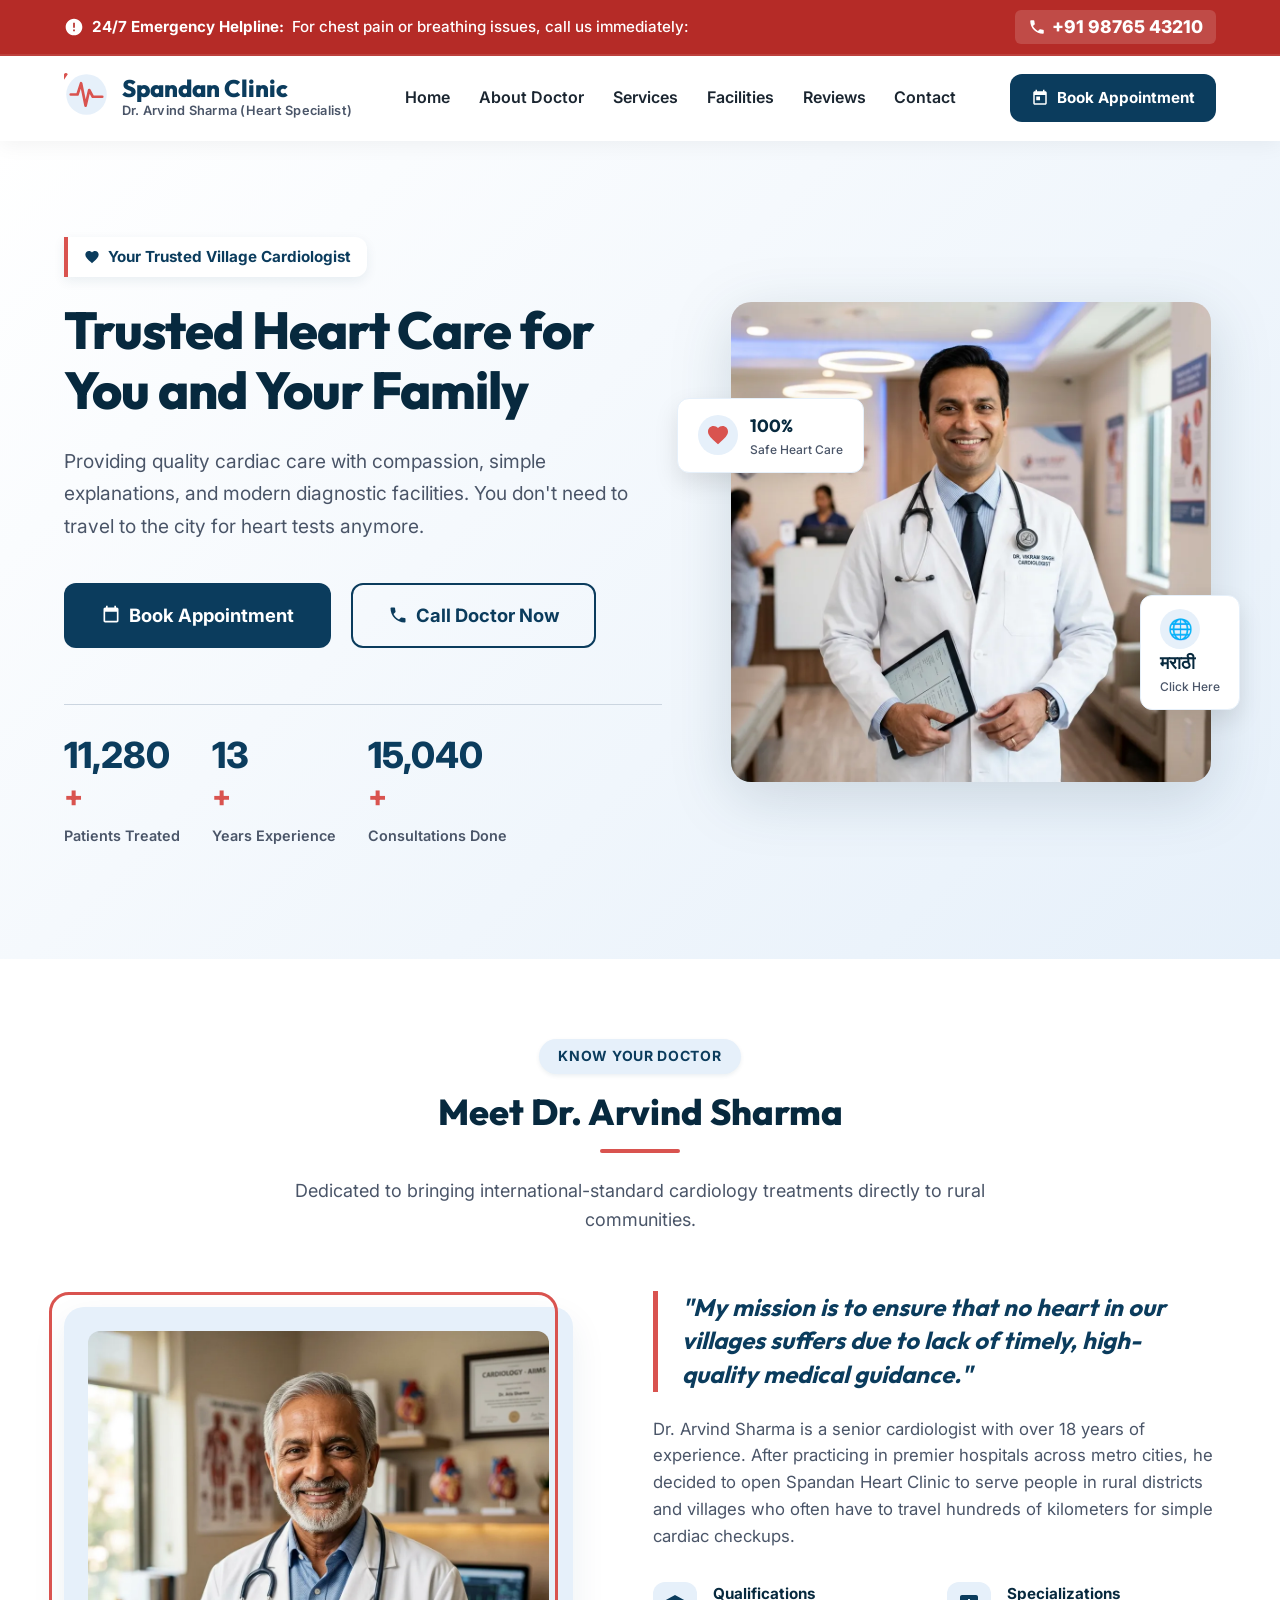
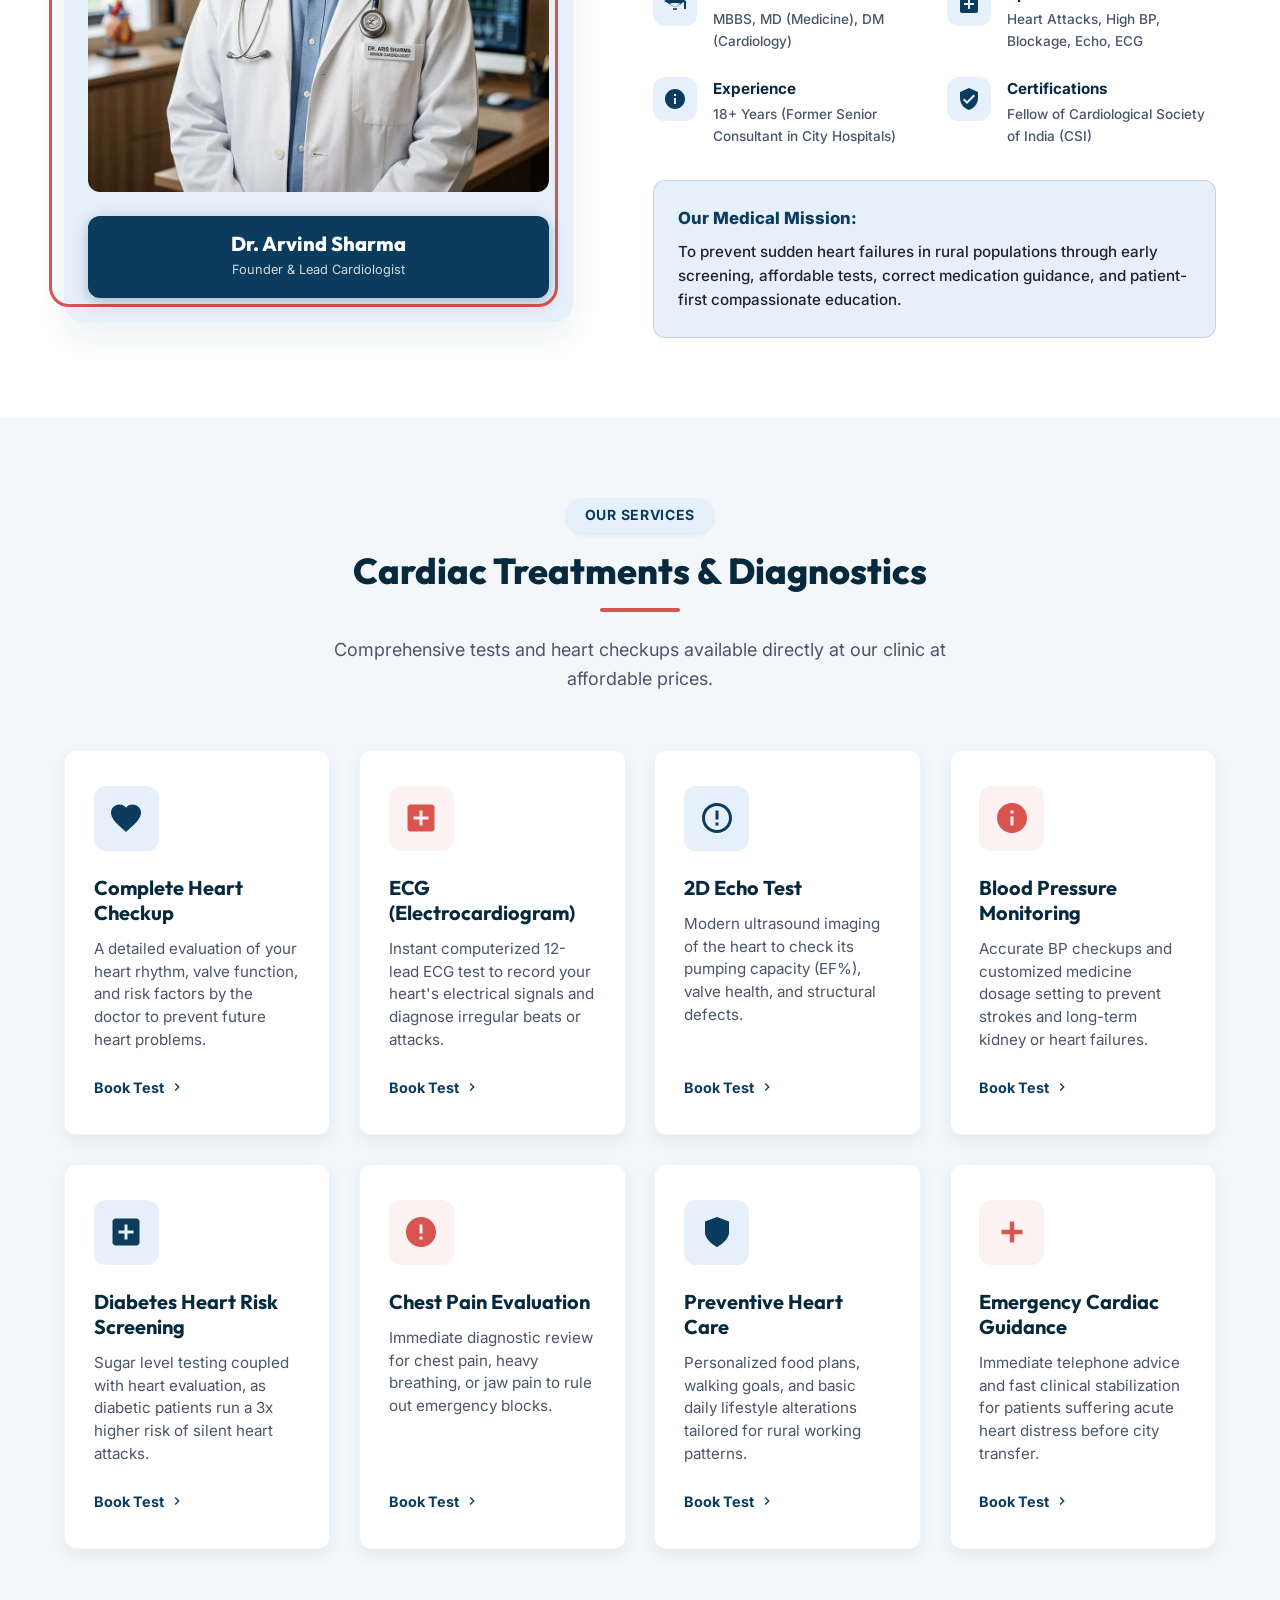
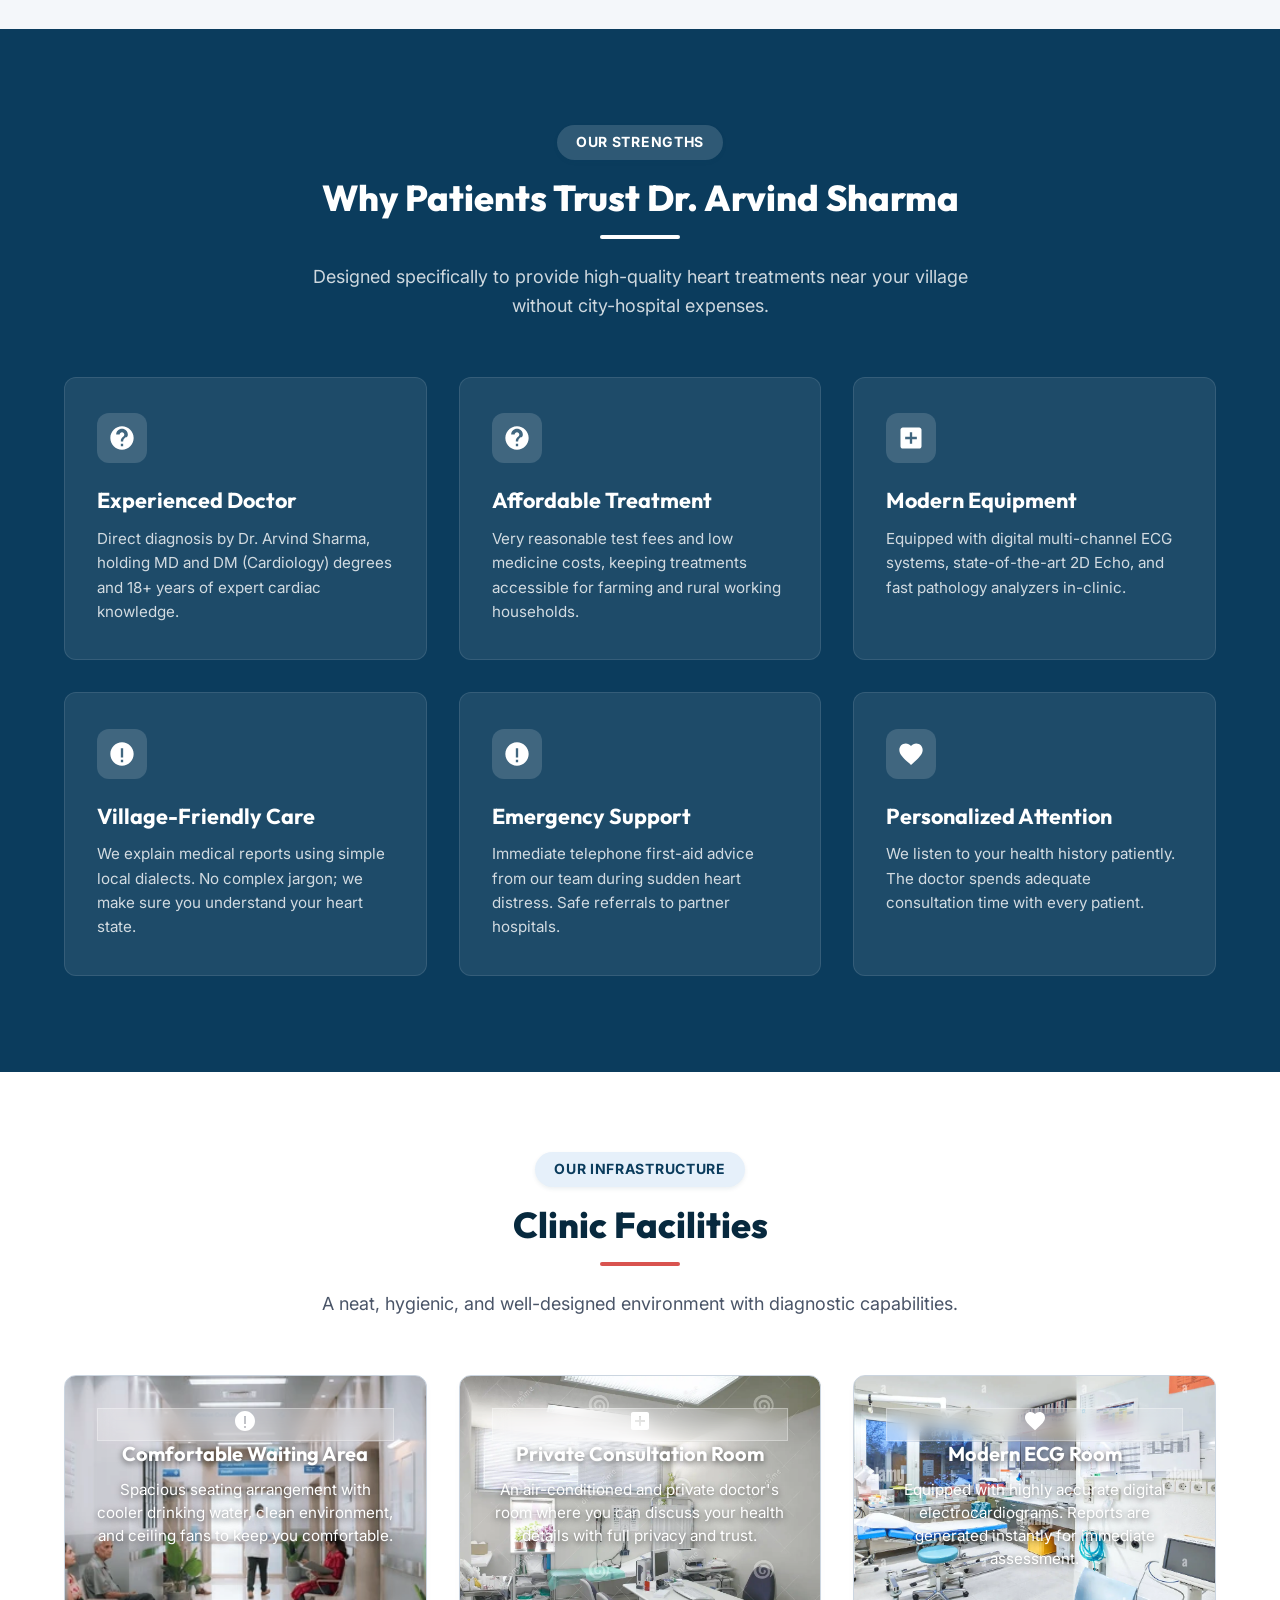
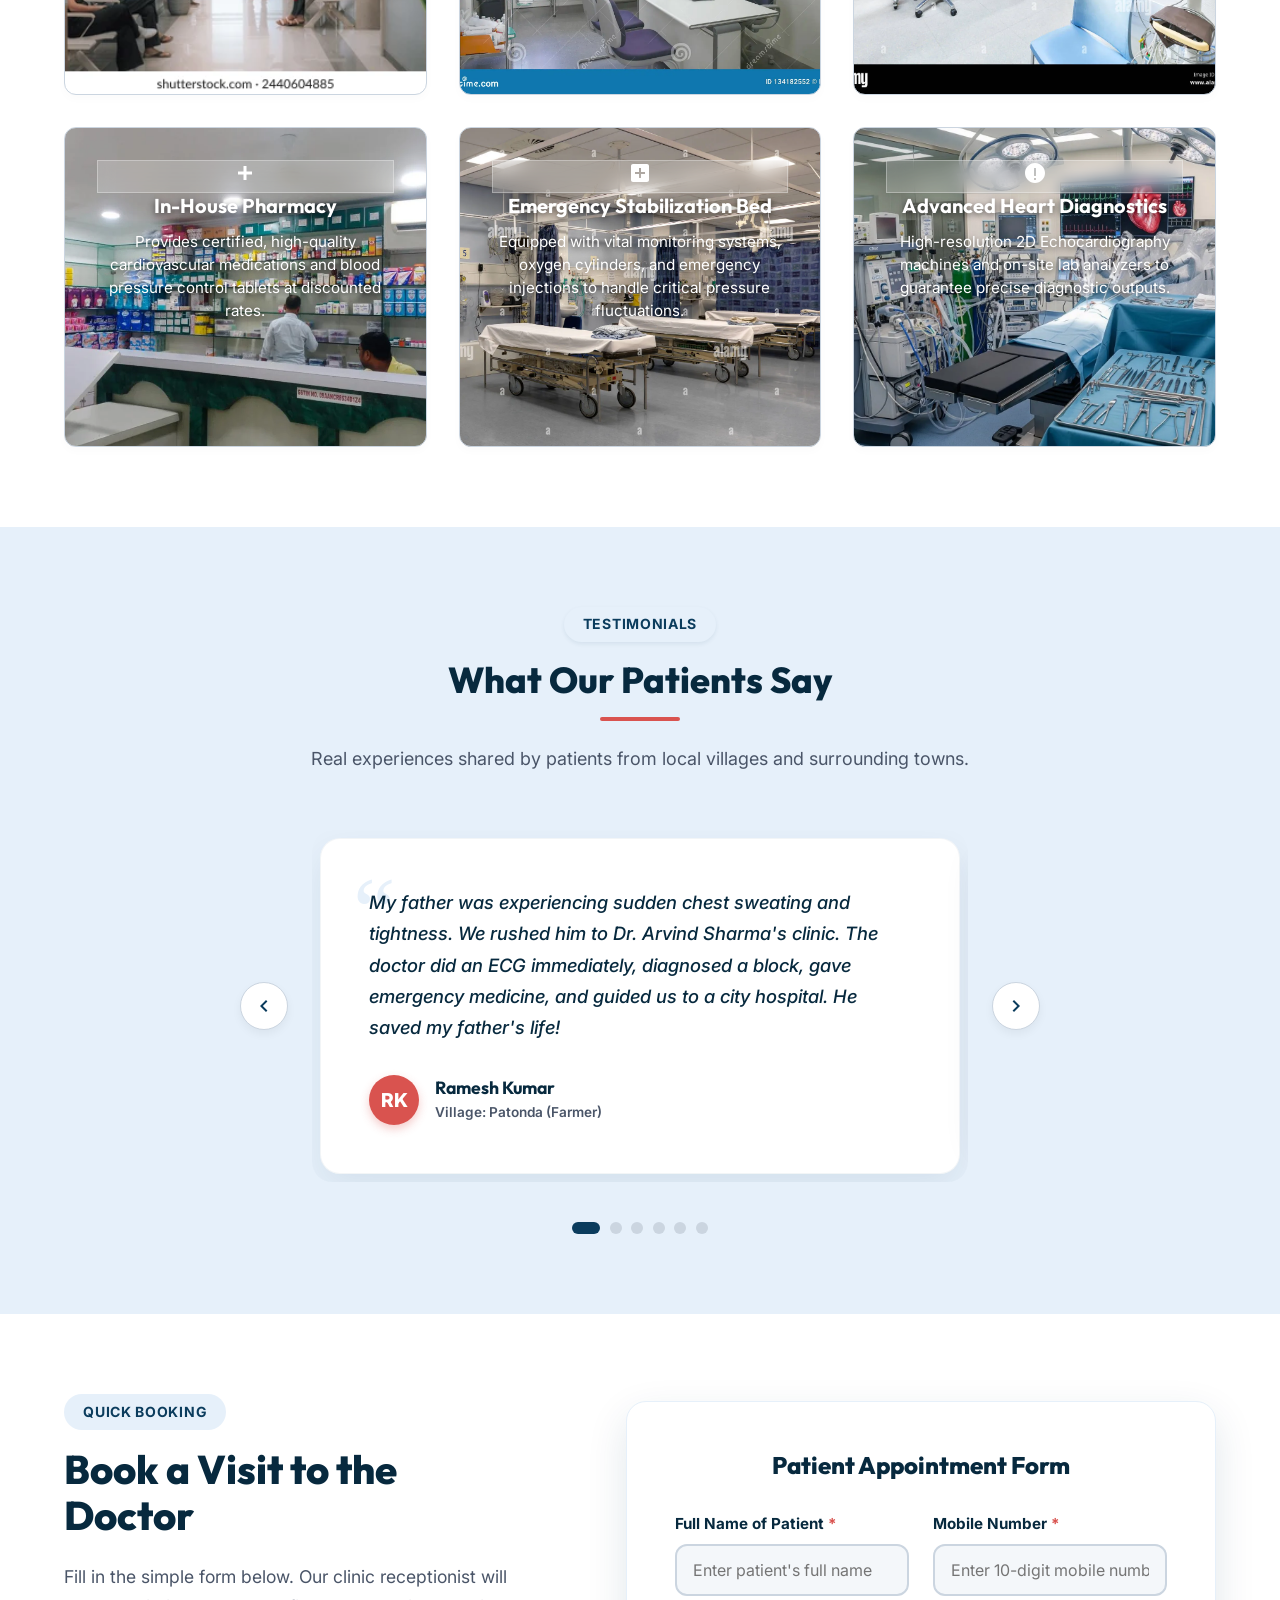
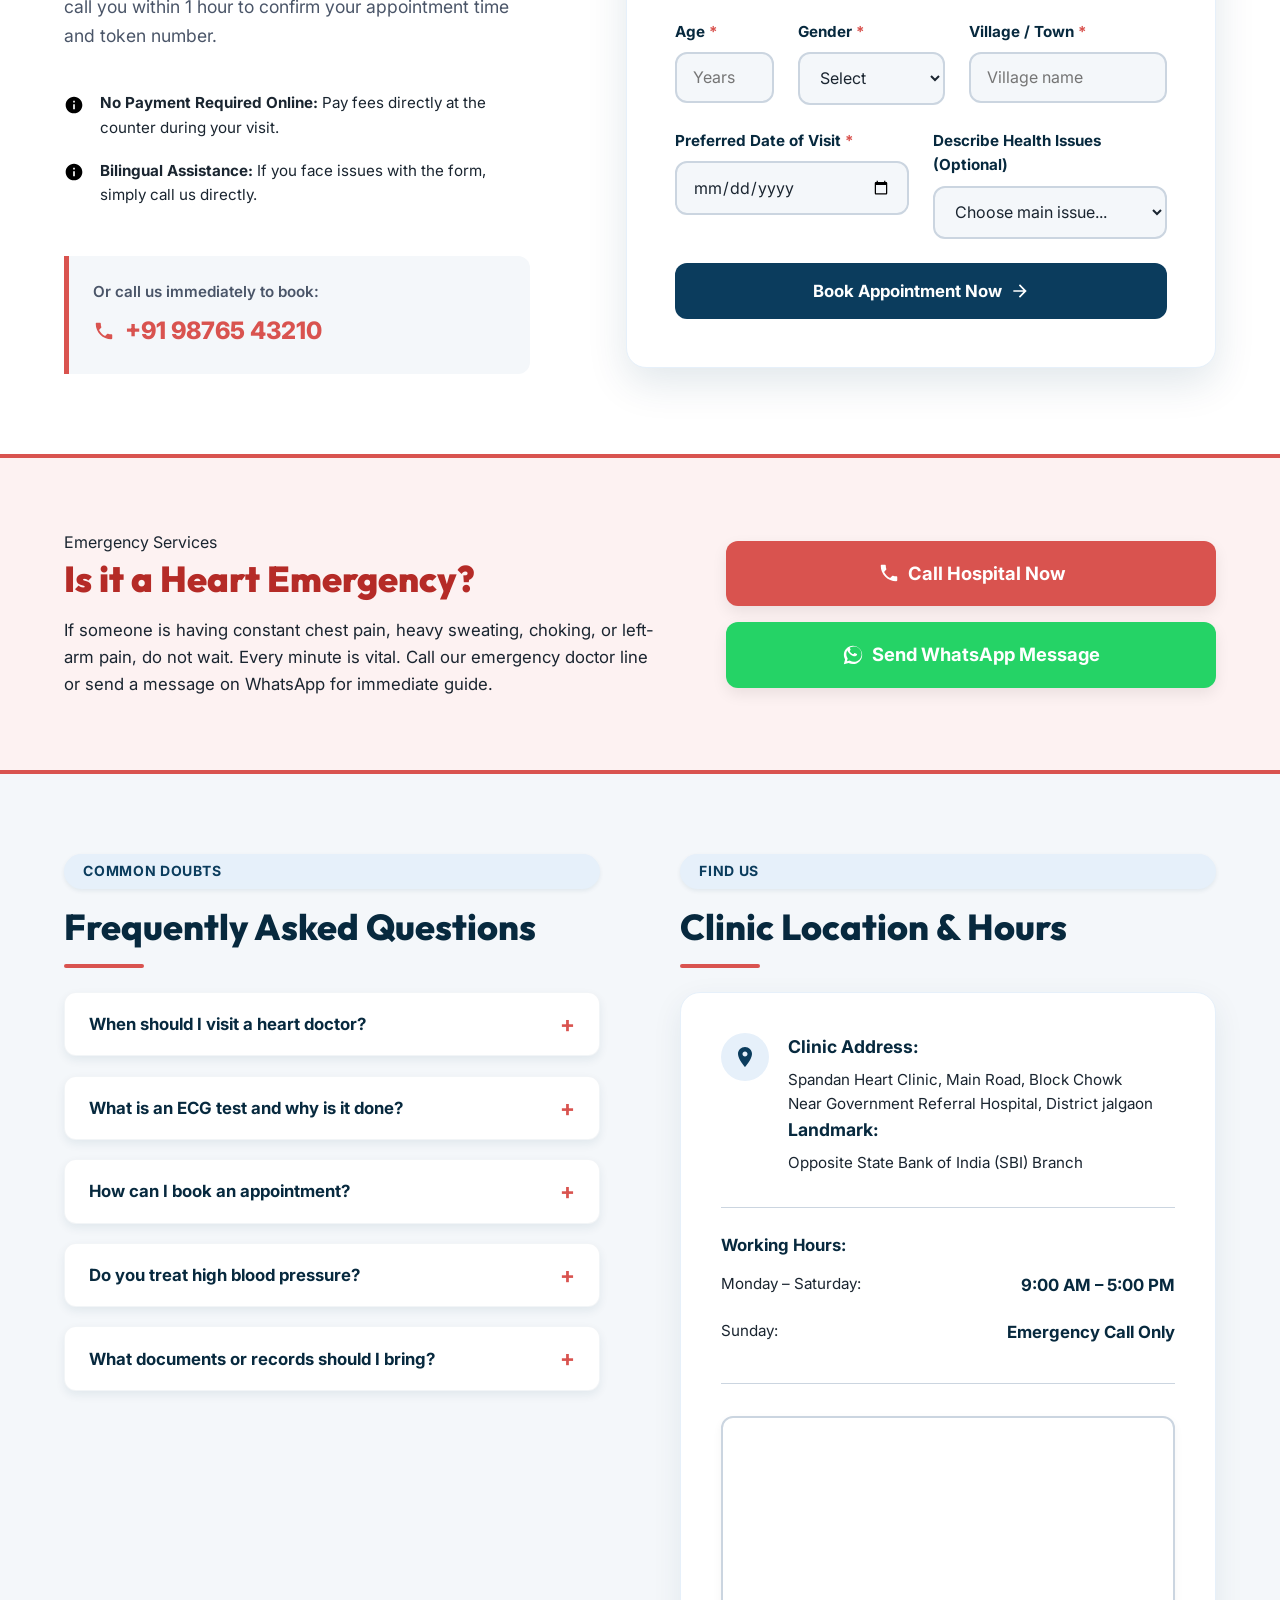
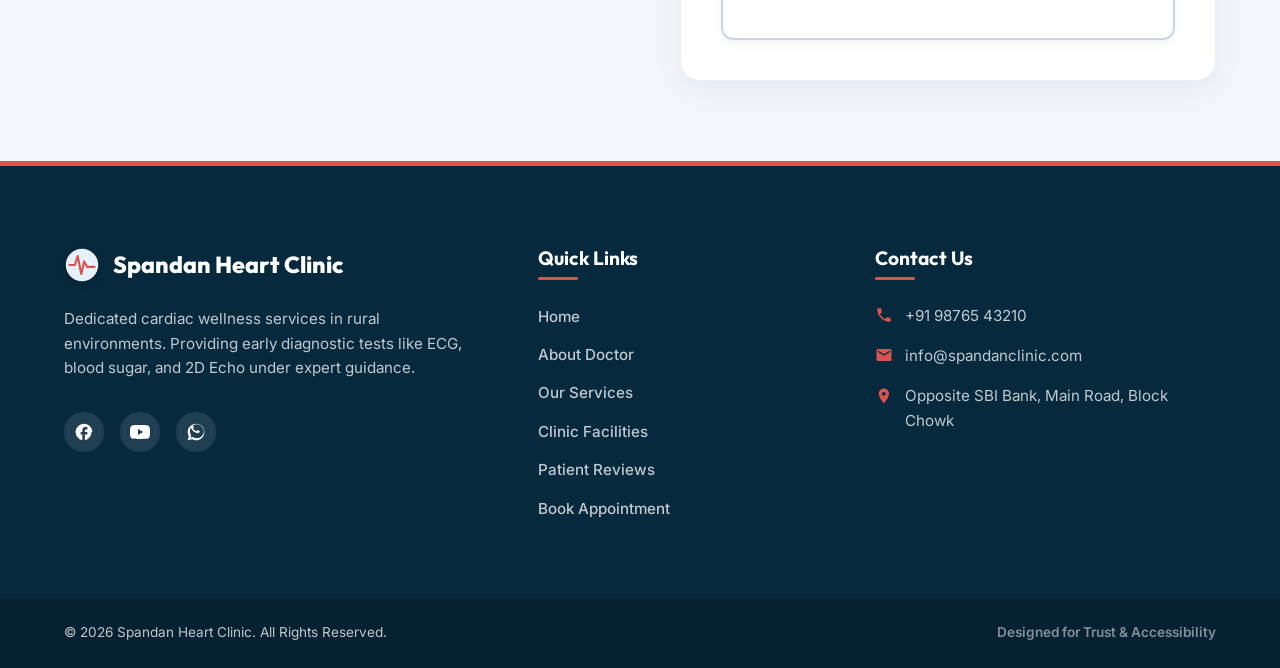
==== index.html @ 93152554 "initial commit" ====
<!DOCTYPE html>
<html lang="en">
<head>
    <meta charset="UTF-8">
    <meta name="viewport" content="width=device-width, initial-scale=1.0">
    <title>Spandan Heart Clinic | Dr. Arvind Sharma - Senior Cardiologist</title>
    <!-- SEO Meta Tags -->
    <meta name="description" content="Spandan Heart Clinic by Dr. Arvind Sharma offers affordable, modern heart care and cardiac diagnostics (ECG, 2D Echo) for families in rural areas and small towns.">
    <meta name="keywords" content="Heart Doctor, Cardiologist, Dr. Arvind Sharma, Spandan Heart Clinic, ECG, 2D Echo, Blood Pressure, Rural Clinic, Heart Specialist">
    <meta name="author" content="Dr. Arvind Sharma">
    
    <!-- Open Graph Meta Tags -->
    <meta property="og:title" content="Spandan Heart Clinic | Dr. Arvind Sharma - Cardiologist">
    <meta property="og:description" content="Providing trusted, high-quality, and affordable cardiac care. Book your appointment today.">
    <meta property="og:image" content="assets/images/doctor_hero.png">
    <meta property="og:type" content="website">

    <!-- Fonts -->
    <link rel="preconnect" href="https://fonts.googleapis.com">
    <link rel="preconnect" href="https://fonts.gstatic.com" crossorigin>
    <link href="https://fonts.googleapis.com/css2?family=Inter:wght@400;500;600;700&family=Outfit:wght@500;600;700;800&display=swap" rel="stylesheet">
    
    <!-- Custom CSS -->
    <link rel="stylesheet" href="style.css">
    
</head>
<body>

    <!-- TOP EMERGENCY ALERT BAR (For Elderly/Urgent patients) -->
    <div class="emergency-bar" role="alert">
        <div class="container emergency-bar-content">
            <span class="emergency-text">
                <svg class="icon animate-pulse" viewBox="0 0 24 24" width="20" height="20" fill="currentColor">
                    <path d="M12 2C6.48 2 2 6.48 2 12s4.48 10 10 10 10-4.48 10-10S17.52 2 12 2zm1 15h-2v-2h2v2zm0-4h-2V7h2v6z"/>
                </svg>
                <strong>24/7 Emergency Helpline:</strong> For chest pain or breathing issues, call us immediately: 
            </span>
            <a href="tel:+919876543210" class="emergency-link">
                <svg class="icon" viewBox="0 0 24 24" width="18" height="18" fill="currentColor">
                    <path d="M6.62 10.79c1.44 2.83 3.76 5.14 6.59 6.59l2.2-2.2c.27-.27.67-.36 1.02-.24 1.12.37 2.33.57 3.57.57.55 0 1 .45 1 1V20c0 .55-.45 1-1 1-9.39 0-17-7.61-17-17 0-.55.45-1 1-1h3.5c.55 0 1 .45 1 1 0 1.25.2 2.45.57 3.57.11.35.03.74-.25 1.02l-2.2 2.2z"/>
                </svg>
                +91 98765 43210
            </a>
        </div>
    </div>

    <!-- MAIN HEADER -->
    <header class="main-header" id="header">
        <div class="container header-container">
            <a href="#" class="logo-area" aria-label="Spandan Heart Clinic Home">
                <!-- Heartbeat Logo Icon -->
                <div class="logo-icon">
                    <svg viewBox="0 0 100 100" width="45" height="45">
                        <circle cx="50" cy="50" r="45" fill="var(--primary-light)"/>
                        <path d="M15 50h15l8-25 10 50 8-35 8 15h21" fill="none" stroke="var(--secondary)" stroke-width="6" stroke-linecap="round" stroke-linejoin="round"/>
                        <path d="M50 25c-3-6-11-6-14 0l14 20 14-20c-3-6-11-6-14 0z" fill="var(--secondary)" transform="translate(0, 5) scale(0.6) translate(-50, -25)"/>
                    </svg>
                </div>
                <div class="logo-text">
                    <span class="clinic-name">Spandan Clinic</span>
                    <span class="doc-title">Dr. Arvind Sharma (Heart Specialist)</span>
                </div>
            </a>

            <!-- Desktop Navigation -->
            <nav class="desktop-nav" aria-label="Main Navigation">
                <ul class="nav-list">
                    <li><a href="#home" class="nav-link active">Home</a></li>
                    <li><a href="#about" class="nav-link">About Doctor</a></li>
                    <li><a href="#services" class="nav-link">Services</a></li>
                    <li><a href="#facilities" class="nav-link">Facilities</a></li>
                    <li><a href="#testimonials" class="nav-link">Reviews</a></li>
                    <li><a href="#contact" class="nav-link">Contact</a></li>
                </ul>
            </nav>

            <div class="header-actions">
                <a href="#appointment" class="btn btn-primary btn-nav-cta">
                    <svg class="icon" viewBox="0 0 24 24" width="18" height="18" fill="currentColor">
                        <path d="M19 3h-1V1h-2v2H8V1H6v2H5c-1.11 0-1.99.9-1.99 2L3 19c0 1.1.89 2 2 2h14c1.1 0 2-.9 2-2V5c0-1.1-.9-2-2-2zm0 16H5V8h14v11zM7 10h5v5H7z"/>
                    </svg>
                    Book Appointment
                </a>
                
                <!-- Mobile Menu Button -->
                <button class="mobile-menu-toggle" id="menuToggle" aria-label="Toggle Navigation Menu" aria-expanded="false" aria-controls="mobileNav">
                    <span class="bar"></span>
                    <span class="bar"></span>
                    <span class="bar"></span>
                </button>
            </div>
        </div>
    </header>

    <!-- Mobile Navigation Drawer -->
    <nav class="mobile-nav" id="mobileNav" aria-label="Mobile Navigation" aria-hidden="true">
        <ul class="mobile-nav-list">
            <li><a href="#home" class="mobile-nav-link">Home</a></li>
            <li><a href="#about" class="mobile-nav-link">About Doctor</a></li>
            <li><a href="#services" class="mobile-nav-link">Services</a></li>
            <li><a href="#facilities" class="mobile-nav-link">Facilities</a></li>
            <li><a href="#testimonials" class="mobile-nav-link">Reviews</a></li>
            <li><a href="#contact" class="mobile-nav-link">Contact</a></li>
            <li>
                <a href="#appointment" class="btn btn-primary mobile-cta-btn">Book Appointment</a>
            </li>
            <li>
                <a href="tel:+919876543210" class="btn btn-accent mobile-cta-btn">
                    <svg class="icon" viewBox="0 0 24 24" width="18" height="18" fill="currentColor">
                        <path d="M6.62 10.79c1.44 2.83 3.76 5.14 6.59 6.59l2.2-2.2c.27-.27.67-.36 1.02-.24 1.12.37 2.33.57 3.57.57.55 0 1 .45 1 1V20c0 .55-.45 1-1 1-9.39 0-17-7.61-17-17 0-.55.45-1 1-1h3.5c.55 0 1 .45 1 1 0 1.25.2 2.45.57 3.57.11.35.03.74-.25 1.02l-2.2 2.2z"/>
                    </svg>
                    Call Doctor Now
                </a>
            </li>
        </ul>
    </nav>

    <!-- HERO SECTION -->
    <section class="hero-section" id="home">
        <div class="container hero-container">
            <div class="hero-content">
                <span class="hero-badge">
                    <svg class="icon" viewBox="0 0 24 24" width="16" height="16" fill="currentColor">
                        <path d="M12 21.35l-1.45-1.32C5.4 15.36 2 12.28 2 8.5 2 5.42 4.42 3 7.5 3c1.74 0 3.41.81 4.5 2.09C13.09 3.81 14.76 3 16.5 3 19.58 3 22 5.42 22 8.5c0 3.78-3.4 6.86-8.55 11.54L12 21.35z"/>
                    </svg>
                    Your Trusted Village Cardiologist
                </span>
                <h1 class="hero-title">Trusted Heart Care for You and Your Family</h1>
                <p class="hero-subtitle">Providing quality cardiac care with compassion, simple explanations, and modern diagnostic facilities. You don't need to travel to the city for heart tests anymore.</p>
                
                <div class="hero-ctas">
                    <a href="#appointment" class="btn btn-primary btn-lg">
                        <svg class="icon" viewBox="0 0 24 24" width="20" height="20" fill="currentColor">
                            <path d="M19 3h-1V1h-2v2H8V1H6v2H5c-1.11 0-1.99.9-1.99 2L3 19c0 1.1.89 2 2 2h14c1.1 0 2-.9 2-2V5c0-1.1-.9-2-2-2zm0 16H5V8h14v11z"/>
                        </svg>
                        Book Appointment
                    </a>
                    <a href="tel:+919876543210" class="btn btn-outline btn-lg">
                        <svg class="icon" viewBox="0 0 24 24" width="20" height="20" fill="currentColor">
                            <path d="M6.62 10.79c1.44 2.83 3.76 5.14 6.59 6.59l2.2-2.2c.27-.27.67-.36 1.02-.24 1.12.37 2.33.57 3.57.57.55 0 1 .45 1 1V20c0 .55-.45 1-1 1-9.39 0-17-7.61-17-17 0-.55.45-1 1-1h3.5c.55 0 1 .45 1 1 0 1.25.2 2.45.57 3.57.11.35.03.74-.25 1.02l-2.2 2.2z"/>
                        </svg>
                        Call Doctor Now
                    </a>
                </div>

                <div class="hero-stats">
                    <div class="stat-card">
                        <span class="stat-number" data-target="15000">0</span><span class="stat-plus">+</span>
                        <span class="stat-label">Patients Treated</span>
                    </div>
                    <div class="stat-card">
                        <span class="stat-number" data-target="18">0</span><span class="stat-plus">+</span>
                        <span class="stat-label">Years Experience</span>
                    </div>
                    <div class="stat-card">
                        <span class="stat-number" data-target="20000">0</span><span class="stat-plus">+</span>
                        <span class="stat-label">Consultations Done</span>
                    </div>
                </div>
            </div>
            
            <div class="hero-image-wrapper">
                <div class="hero-image-backdrop"></div>
                <img src="doctor_hero.webp" alt="Dr. Arvind Sharma welcoming patients in clinic" class="hero-img">
                <div class="floating-badge badge-1">
                    <div class="badge-icon">
                        <svg viewBox="0 0 24 24" width="24" height="24" fill="var(--secondary)">
                            <path d="M12 21.35l-1.45-1.32C5.4 15.36 2 12.28 2 8.5 2 5.42 4.42 3 7.5 3c1.74 0 3.41.81 4.5 2.09C13.09 3.81 14.76 3 16.5 3 19.58 3 22 5.42 22 8.5c0 3.78-3.4 6.86-8.55 11.54L12 21.35z"/>
                        </svg>
                    </div>
                    <div class="badge-text">
                        <strong>100%</strong>
                        <span>Safe Heart Care</span>
                    </div>
                </div>
                <div class="floating-badge badge-2">
    <a href="marathi.html" class="language-badge-link">
        <div class="badge-icon">
            <span style="font-size:20px;">🌐</span>
        </div>

        <div class="badge-text">
            <strong>मराठी</strong>
            <span>Click Here</span>
        </div>
    </a>
</div>
                
                </div>
            </div>
        </div>
    </section>

    <!-- ABOUT DOCTOR SECTION -->
    <section class="about-section" id="about">
        <div class="container">
            <div class="section-header">
                <span class="section-tag">Know Your Doctor</span>
                <h2 class="section-title">Meet Dr. Arvind Sharma</h2>
                <div class="section-divider"></div>
                <p class="section-subtitle">Dedicated to bringing international-standard cardiology treatments directly to rural communities.</p>
            </div>

            <div class="about-grid">
                <div class="about-img-area">
                    <div class="profile-card">
                        <img src="doctor_profile.webp" alt="Dr. Arvind Sharma - Senior Heart Specialist" class="profile-img">
                        <div class="profile-signature">
                            <span class="doctor-signature-text">Dr. Arvind Sharma</span>
                            <span class="doctor-designation">Founder & Lead Cardiologist</span>
                        </div>
                    </div>
                </div>
                
                <div class="about-info-area">
                    <h3 class="about-greet">"My mission is to ensure that no heart in our villages suffers due to lack of timely, high-quality medical guidance."</h3>
                    <p class="about-text">Dr. Arvind Sharma is a senior cardiologist with over 18 years of experience. After practicing in premier hospitals across metro cities, he decided to open Spandan Heart Clinic to serve people in rural districts and villages who often have to travel hundreds of kilometers for simple cardiac checkups.</p>
                    
                    <div class="qualifications-grid">
                        <div class="qual-card">
                            <div class="qual-icon">
                                <svg viewBox="0 0 24 24" width="24" height="24" fill="currentColor">
                                    <path d="M12 3L1 9l11 6 9-4.91V17h2V9L12 3zM5.49 12c.18-.09.38-.17.58-.24.79-.26 1.7-.42 2.68-.51 1.04-.09 2.15-.14 3.25-.14 1.1 0 2.21.05 3.25.14.98.09 1.89.25 2.68.51.2.07.4.15.58.24L12 15.22 5.49 12zm8.51 5.86c-.6.09-1.32.14-2 .14s-1.4-.05-2-.14v-1.7c.6.09 1.32.14 2 .14s1.4-.05 2-.14v1.7z"/>
                                </svg>
                            </div>
                            <div class="qual-info">
                                <strong>Qualifications</strong>
                                <span>MBBS, MD (Medicine), DM (Cardiology)</span>
                            </div>
                        </div>

                        <div class="qual-card">
                            <div class="qual-icon">
                                <svg viewBox="0 0 24 24" width="24" height="24" fill="currentColor">
                                    <path d="M19 3H5c-1.1 0-2 .9-2 2v14c0 1.1.9 2 2 2h14c1.1 0 2-.9 2-2V5c0-1.1-.9-2-2-2zm-2 10h-4v4h-2v-4H7v-2h4V7h2v4h4v2z"/>
                                </svg>
                            </div>
                            <div class="qual-info">
                                <strong>Specializations</strong>
                                <span>Heart Attacks, High BP, Blockage, Echo, ECG</span>
                            </div>
                        </div>

                        <div class="qual-card">
                            <div class="qual-icon">
                                <svg viewBox="0 0 24 24" width="24" height="24" fill="currentColor">
                                    <path d="M12 2C6.48 2 2 6.48 2 12s4.48 10 10 10 10-4.48 10-10S17.52 2 12 2zm1 15h-2v-6h2v6zm0-8h-2V7h2v2z"/>
                                </svg>
                            </div>
                            <div class="qual-info">
                                <strong>Experience</strong>
                                <span>18+ Years (Former Senior Consultant in City Hospitals)</span>
                            </div>
                        </div>

                        <div class="qual-card">
                            <div class="qual-icon">
                                <svg viewBox="0 0 24 24" width="24" height="24" fill="currentColor">
                                    <path d="M12 1L3 5v6c0 5.55 3.84 10.74 9 12 5.16-1.26 9-6.45 9-12V5l-9-4zm-2 16l-4-4 1.41-1.41L10 14.17l6.59-6.59L18 9l-8 8z"/>
                                </svg>
                            </div>
                            <div class="qual-info">
                                <strong>Certifications</strong>
                                <span>Fellow of Cardiological Society of India (CSI)</span>
                            </div>
                        </div>
                    </div>

                    <div class="mission-box">
                        <span class="mission-title">Our Medical Mission:</span>
                        <p class="mission-text">To prevent sudden heart failures in rural populations through early screening, affordable tests, correct medication guidance, and patient-first compassionate education.</p>
                    </div>
                </div>
            </div>
        </div>
    </section>

    <!-- SERVICES SECTION -->
    <section class="services-section" id="services">
        <div class="container">
            <div class="section-header">
                <span class="section-tag">Our Services</span>
                <h2 class="section-title">Cardiac Treatments & Diagnostics</h2>
                <div class="section-divider"></div>
                <p class="section-subtitle">Comprehensive tests and heart checkups available directly at our clinic at affordable prices.</p>
            </div>

            <div class="services-grid">
                <!-- Service 1: Heart Checkup -->
                <div class="service-card">
                    <div class="service-icon service-blue">
                        <svg viewBox="0 0 24 24" width="36" height="36" fill="currentColor">
                            <path d="M12 21.35l-1.45-1.32C5.4 15.36 2 12.28 2 8.5 2 5.42 4.42 3 7.5 3c1.74 0 3.41.81 4.5 2.09C13.09 3.81 14.76 3 16.5 3 19.58 3 22 5.42 22 8.5c0 3.78-3.4 6.86-8.55 11.54L12 21.35z"/>
                        </svg>
                    </div>
                    <h3 class="service-title">Complete Heart Checkup</h3>
                    <p class="service-desc">A detailed evaluation of your heart rhythm, valve function, and risk factors by the doctor to prevent future heart problems.</p>
                    <a href="#appointment" class="service-link">
                        Book Test
                        <svg viewBox="0 0 24 24" width="16" height="16" fill="currentColor">
                            <path d="M8.59 16.59L13.17 12 8.59 7.41 10 6l6 6-6 6-1.41-1.41z"/>
                        </svg>
                    </a>
                </div>

                <!-- Service 2: ECG -->
                <div class="service-card">
                    <div class="service-icon service-red">
                        <svg viewBox="0 0 24 24" width="36" height="36" fill="currentColor">
                            <path d="M19 3H5c-1.1 0-2 .9-2 2v14c0 1.1.9 2 2 2h14c1.1 0 2-.9 2-2V5c0-1.1-.9-2-2-2zm-2 10h-4v4h-2v-4H7v-2h4V7h2v4h4v2z"/>
                        </svg>
                    </div>
                    <h3 class="service-title">ECG (Electrocardiogram)</h3>
                    <p class="service-desc">Instant computerized 12-lead ECG test to record your heart's electrical signals and diagnose irregular beats or attacks.</p>
                    <a href="#appointment" class="service-link">
                        Book Test
                        <svg viewBox="0 0 24 24" width="16" height="16" fill="currentColor">
                            <path d="M8.59 16.59L13.17 12 8.59 7.41 10 6l6 6-6 6-1.41-1.41z"/>
                        </svg>
                    </a>
                </div>

                <!-- Service 3: 2D Echo -->
                <div class="service-card">
                    <div class="service-icon service-blue">
                        <svg viewBox="0 0 24 24" width="36" height="36" fill="currentColor">
                            <path d="M12 2C6.48 2 2 6.48 2 12s4.48 10 10 10 10-4.48 10-10S17.52 2 12 2zm0 18c-4.41 0-8-3.59-8-8s3.59-8 8-8 8 3.59 8 8-3.59 8-8 8zm-1-13h2v6h-2zm0 8h2v2h-2z"/>
                        </svg>
                    </div>
                    <h3 class="service-title">2D Echo Test</h3>
                    <p class="service-desc">Modern ultrasound imaging of the heart to check its pumping capacity (EF%), valve health, and structural defects.</p>
                    <a href="#appointment" class="service-link">
                        Book Test
                        <svg viewBox="0 0 24 24" width="16" height="16" fill="currentColor">
                            <path d="M8.59 16.59L13.17 12 8.59 7.41 10 6l6 6-6 6-1.41-1.41z"/>
                        </svg>
                    </a>
                </div>

                <!-- Service 4: BP Monitoring -->
                <div class="service-card">
                    <div class="service-icon service-red">
                        <svg viewBox="0 0 24 24" width="36" height="36" fill="currentColor">
                            <path d="M12 2C6.48 2 2 6.48 2 12s4.48 10 10 10 10-4.48 10-10S17.52 2 12 2zm1 15h-2v-6h2v6zm0-8h-2V7h2v2z"/>
                        </svg>
                    </div>
                    <h3 class="service-title">Blood Pressure Monitoring</h3>
                    <p class="service-desc">Accurate BP checkups and customized medicine dosage setting to prevent strokes and long-term kidney or heart failures.</p>
                    <a href="#appointment" class="service-link">
                        Book Test
                        <svg viewBox="0 0 24 24" width="16" height="16" fill="currentColor">
                            <path d="M8.59 16.59L13.17 12 8.59 7.41 10 6l6 6-6 6-1.41-1.41z"/>
                        </svg>
                    </a>
                </div>

                <!-- Service 5: Diabetes Screening -->
                <div class="service-card">
                    <div class="service-icon service-blue">
                        <svg viewBox="0 0 24 24" width="36" height="36" fill="currentColor">
                            <path d="M19 3H5c-1.1 0-2 .9-2 2v14c0 1.1.9 2 2 2h14c1.1 0 2-.9 2-2V5c0-1.1-.9-2-2-2zm-2 10h-4v4h-2v-4H7v-2h4V7h2v4h4v2z"/>
                        </svg>
                    </div>
                    <h3 class="service-title">Diabetes Heart Risk Screening</h3>
                    <p class="service-desc">Sugar level testing coupled with heart evaluation, as diabetic patients run a 3x higher risk of silent heart attacks.</p>
                    <a href="#appointment" class="service-link">
                        Book Test
                        <svg viewBox="0 0 24 24" width="16" height="16" fill="currentColor">
                            <path d="M8.59 16.59L13.17 12 8.59 7.41 10 6l6 6-6 6-1.41-1.41z"/>
                        </svg>
                    </a>
                </div>

                <!-- Service 6: Chest Pain Evaluation -->
                <div class="service-card">
                    <div class="service-icon service-red">
                        <svg viewBox="0 0 24 24" width="36" height="36" fill="currentColor">
                            <path d="M12 2C6.48 2 2 6.48 2 12s4.48 10 10 10 10-4.48 10-10S17.52 2 12 2zm1 15h-2v-2h2v2zm0-4h-2V7h2v6z"/>
                        </svg>
                    </div>
                    <h3 class="service-title">Chest Pain Evaluation</h3>
                    <p class="service-desc">Immediate diagnostic review for chest pain, heavy breathing, or jaw pain to rule out emergency blocks.</p>
                    <a href="#appointment" class="service-link">
                        Book Test
                        <svg viewBox="0 0 24 24" width="16" height="16" fill="currentColor">
                            <path d="M8.59 16.59L13.17 12 8.59 7.41 10 6l6 6-6 6-1.41-1.41z"/>
                        </svg>
                    </a>
                </div>

                <!-- Service 7: Preventive Care -->
                <div class="service-card">
                    <div class="service-icon service-blue">
                        <svg viewBox="0 0 24 24" width="36" height="36" fill="currentColor">
                            <path d="M12 22s8-4 8-10V5l-8-3-8 3v7c0 6 8 10 8 10z"/>
                        </svg>
                    </div>
                    <h3 class="service-title">Preventive Heart Care</h3>
                    <p class="service-desc">Personalized food plans, walking goals, and basic daily lifestyle alterations tailored for rural working patterns.</p>
                    <a href="#appointment" class="service-link">
                        Book Test
                        <svg viewBox="0 0 24 24" width="16" height="16" fill="currentColor">
                            <path d="M8.59 16.59L13.17 12 8.59 7.41 10 6l6 6-6 6-1.41-1.41z"/>
                        </svg>
                    </a>
                </div>

                <!-- Service 8: Emergency Care -->
                <div class="service-card">
                    <div class="service-icon service-red">
                        <svg viewBox="0 0 24 24" width="36" height="36" fill="currentColor">
                            <path d="M19 10.5h-5.5V5h-3v5.5H5v3h5.5V19h3v-5.5H19v-3z"/>
                        </svg>
                    </div>
                    <h3 class="service-title">Emergency Cardiac Guidance</h3>
                    <p class="service-desc">Immediate telephone advice and fast clinical stabilization for patients suffering acute heart distress before city transfer.</p>
                    <a href="#appointment" class="service-link">
                        Book Test
                        <svg viewBox="0 0 24 24" width="16" height="16" fill="currentColor">
                            <path d="M8.59 16.59L13.17 12 8.59 7.41 10 6l6 6-6 6-1.41-1.41z"/>
                        </svg>
                    </a>
                </div>
            </div>
        </div>
    </section>

    <!-- WHY CHOOSE US SECTION -->
    <section class="why-choose-section">
        <div class="container">
            <div class="section-header">
                <span class="section-tag tag-white">Our Strengths</span>
                <h2 class="section-title text-white">Why Patients Trust Dr. Arvind Sharma</h2>
                <div class="section-divider divider-white"></div>
                <p class="section-subtitle text-white-muted">Designed specifically to provide high-quality heart treatments near your village without city-hospital expenses.</p>
            </div>

            <div class="why-grid">
                <!-- Item 1: Experienced Doctor -->
                <div class="why-card">
                    <div class="why-icon">
                        <svg viewBox="0 0 24 24" width="28" height="28" fill="currentColor">
                            <path d="M12 2C6.48 2 2 6.48 2 12s4.48 10 10 10 10-4.48 10-10S17.52 2 12 2zm1 17h-2v-2h2v2zm2.07-7.75l-.9.92C13.45 12.9 13 13.5 13 15h-2v-.5c0-1.1.45-2.1 1.17-2.83l1.24-1.26c.37-.36.59-.86.59-1.41 0-1.1-.9-2-2-2s-2 .9-2 2H7c0-2.76 2.24-5 5-5s5 2.24 5 5c0 1.04-.42 1.99-1.07 2.25z"/>
                        </svg>
                    </div>
                    <h3 class="why-card-title">Experienced Doctor</h3>
                    <p class="why-card-text">Direct diagnosis by Dr. Arvind Sharma, holding MD and DM (Cardiology) degrees and 18+ years of expert cardiac knowledge.</p>
                </div>

                <!-- Item 2: Affordable Treatment -->
                <div class="why-card">
                    <div class="why-icon">
                        <svg viewBox="0 0 24 24" width="28" height="28" fill="currentColor">
                            <path d="M12 2C6.48 2 2 6.48 2 12s4.48 10 10 10 10-4.48 10-10S17.52 2 12 2zm1 17h-2v-2h2v2zm2.07-7.75l-.9.92C13.45 12.9 13 13.5 13 15h-2v-.5c0-1.1.45-2.1 1.17-2.83l1.24-1.26c.37-.36.59-.86.59-1.41 0-1.1-.9-2-2-2s-2 .9-2 2H7c0-2.76 2.24-5 5-5s5 2.24 5 5c0 1.04-.42 1.99-1.07 2.25z"/>
                        </svg>
                    </div>
                    <h3 class="why-card-title">Affordable Treatment</h3>
                    <p class="why-card-text">Very reasonable test fees and low medicine costs, keeping treatments accessible for farming and rural working households.</p>
                </div>

                <!-- Item 3: Modern Equipment -->
                <div class="why-card">
                    <div class="why-icon">
                        <svg viewBox="0 0 24 24" width="28" height="28" fill="currentColor">
                            <path d="M19 3H5c-1.1 0-2 .9-2 2v14c0 1.1.9 2 2 2h14c1.1 0 2-.9 2-2V5c0-1.1-.9-2-2-2zm-2 10h-4v4h-2v-4H7v-2h4V7h2v4h4v2z"/>
                        </svg>
                    </div>
                    <h3 class="why-card-title">Modern Equipment</h3>
                    <p class="why-card-text">Equipped with digital multi-channel ECG systems, state-of-the-art 2D Echo, and fast pathology analyzers in-clinic.</p>
                </div>

                <!-- Item 4: Village-Friendly Care -->
                <div class="why-card">
                    <div class="why-icon">
                        <svg viewBox="0 0 24 24" width="28" height="28" fill="currentColor">
                            <path d="M12 2C6.48 2 2 6.48 2 12s4.48 10 10 10 10-4.48 10-10S17.52 2 12 2zm1 17h-2v-2h2v2zm0-4h-2V7h2v6z"/>
                        </svg>
                    </div>
                    <h3 class="why-card-title">Village-Friendly Care</h3>
                    <p class="why-card-text">We explain medical reports using simple local dialects. No complex jargon; we make sure you understand your heart state.</p>
                </div>

                <!-- Item 5: Emergency Support -->
                <div class="why-card">
                    <div class="why-icon">
                        <svg viewBox="0 0 24 24" width="28" height="28" fill="currentColor">
                            <path d="M12 2C6.48 2 2 6.48 2 12s4.48 10 10 10 10-4.48 10-10S17.52 2 12 2zm1 17h-2v-2h2v2zm0-4h-2V7h2v6z"/>
                        </svg>
                    </div>
                    <h3 class="why-card-title">Emergency Support</h3>
                    <p class="why-card-text">Immediate telephone first-aid advice from our team during sudden heart distress. Safe referrals to partner hospitals.</p>
                </div>

                <!-- Item 6: Personalized Attention -->
                <div class="why-card">
                    <div class="why-icon">
                        <svg viewBox="0 0 24 24" width="28" height="28" fill="currentColor">
                            <path d="M12 21.35l-1.45-1.32C5.4 15.36 2 12.28 2 8.5 2 5.42 4.42 3 7.5 3c1.74 0 3.41.81 4.5 2.09C13.09 3.81 14.76 3 16.5 3 19.58 3 22 5.42 22 8.5c0 3.78-3.4 6.86-8.55 11.54L12 21.35z"/>
                        </svg>
                    </div>
                    <h3 class="why-card-title">Personalized Attention</h3>
                    <p class="why-card-text">We listen to your health history patiently. The doctor spends adequate consultation time with every patient.</p>
                </div>
            </div>
        </div>
    </section>

    <!-- CLINIC FACILITIES SECTION -->
    <section class="facilities-section" id="facilities">
        <div class="container">
            <div class="section-header">
                <span class="section-tag">Our Infrastructure</span>
                <h2 class="section-title">Clinic Facilities</h2>
                <div class="section-divider"></div>
                <p class="section-subtitle">A neat, hygienic, and well-designed environment with diagnostic capabilities.</p>
            </div>

            <div class="facilities-grid">
                <!-- Facility 1: Waiting Area -->
                <div class="facility-card waiting-area">
                    <div class="facility-icon-circle">
                        <svg viewBox="0 0 24 24" width="24" height="24" fill="currentColor">
                            <path d="M12 2C6.48 2 2 6.48 2 12s4.48 10 10 10 10-4.48 10-10S17.52 2 12 2zm1 17h-2v-2h2v2zm0-4h-2V7h2v6z"/>
                        </svg>
                    </div>
                    <h3 class="facility-name">Comfortable Waiting Area</h3>
                    <p class="facility-desc">Spacious seating arrangement with cooler drinking water, clean environment, and ceiling fans to keep you comfortable.</p>
                </div>

                <!-- Facility 2: Consultation Room -->
                <div class="facility-card consultation-room">
                    <div class="facility-icon-circle">
                        <svg viewBox="0 0 24 24" width="24" height="24" fill="currentColor">
                            <path d="M19 3H5c-1.1 0-2 .9-2 2v14c0 1.1.9 2 2 2h14c1.1 0 2-.9 2-2V5c0-1.1-.9-2-2-2zm-2 10h-4v4h-2v-4H7v-2h4V7h2v4h4v2z"/>
                        </svg>
                    </div>
                    <h3 class="facility-name">Private Consultation Room</h3>
                    <p class="facility-desc">An air-conditioned and private doctor's room where you can discuss your health details with full privacy and trust.</p>
                </div>

                <!-- Facility 3: ECG Room -->
                <div class="facility-card ecg-room">
                    <div class="facility-icon-circle">
                        <svg viewBox="0 0 24 24" width="24" height="24" fill="currentColor">
                            <path d="M12 21.35l-1.45-1.32C5.4 15.36 2 12.28 2 8.5 2 5.42 4.42 3 7.5 3c1.74 0 3.41.81 4.5 2.09C13.09 3.81 14.76 3 16.5 3 19.58 3 22 5.42 22 8.5c0 3.78-3.4 6.86-8.55 11.54L12 21.35z"/>
                        </svg>
                    </div>
                    <h3 class="facility-name">Modern ECG Room</h3>
                    <p class="facility-desc">Equipped with highly accurate digital electrocardiograms. Reports are generated instantly for immediate assessment.</p>
                </div>

                <!-- Facility 4: Pharmacy -->
                <div class="facility-card pharmacy-room">
                    <div class="facility-icon-circle">
                        <svg viewBox="0 0 24 24" width="24" height="24" fill="currentColor">
                            <path d="M19 10.5h-5.5V5h-3v5.5H5v3h5.5V19h3v-5.5H19v-3z"/>
                        </svg>
                    </div>
                    <h3 class="facility-name">In-House Pharmacy</h3>
                    <p class="facility-desc">Provides certified, high-quality cardiovascular medications and blood pressure control tablets at discounted rates.</p>
                </div>

                <!-- Facility 5: Emergency Bed -->
                <div class="facility-card emergency-bed">
                    <div class="facility-icon-circle">
                        <svg viewBox="0 0 24 24" width="24" height="24" fill="currentColor">
                            <path d="M19 3H5c-1.1 0-2 .9-2 2v14c0 1.1.9 2 2 2h14c1.1 0 2-.9 2-2V5c0-1.1-.9-2-2-2zm-2 10h-4v4h-2v-4H7v-2h4V7h2v4h4v2z"/>
                        </svg>
                    </div>
                    <h3 class="facility-name">Emergency Stabilization Bed</h3>
                    <p class="facility-desc">Equipped with vital monitoring systems, oxygen cylinders, and emergency injections to handle critical pressure fluctuations.</p>
                </div>

                <!-- Facility 6: Diagnostic Equipment -->
                <div class="facility-card diagnostics-room">
                    <div class="facility-icon-circle">
                        <svg viewBox="0 0 24 24" width="24" height="24" fill="currentColor">
                            <path d="M12 2C6.48 2 2 6.48 2 12s4.48 10 10 10 10-4.48 10-10S17.52 2 12 2zm1 17h-2v-2h2v2zm0-4h-2V7h2v6z"/>
                        </svg>
                    </div>
                    <h3 class="facility-name">Advanced Heart Diagnostics</h3>
                    <p class="facility-desc">High-resolution 2D Echocardiography machines and on-site lab analyzers to guarantee precise diagnostic outputs.</p>
                </div>
            </div>
        </div>
    </section>

    <!-- TESTIMONIALS SECTION -->
    <section class="testimonials-section" id="testimonials">
        <div class="container">
            <div class="section-header">
                <span class="section-tag">Testimonials</span>
                <h2 class="section-title">What Our Patients Say</h2>
                <div class="section-divider"></div>
                <p class="section-subtitle">Real experiences shared by patients from local villages and surrounding towns.</p>
            </div>

            <!-- Carousel Wrapper -->
            <div class="testimonial-carousel-container">
                <button class="carousel-control prev" id="carouselPrev" aria-label="Previous Slide">
                    <svg viewBox="0 0 24 24" width="24" height="24" fill="currentColor">
                        <path d="M15.41 16.58L10.83 12l4.58-4.58L14 6l-6 6 6 6 1.41-1.42z"/>
                    </svg>
                </button>
                
                <div class="testimonial-carousel-track-wrapper">
                    <div class="testimonial-carousel-track" id="carouselTrack">
                        
                        <!-- Testimonial 1 -->
                        <div class="testimonial-slide">
                            <div class="testimonial-card">
                                <div class="quote-icon">“</div>
                                <p class="testimonial-text">My father was experiencing sudden chest sweating and tightness. We rushed him to Dr. Arvind Sharma's clinic. The doctor did an ECG immediately, diagnosed a block, gave emergency medicine, and guided us to a city hospital. He saved my father's life!</p>
                                <div class="patient-info">
                                    <div class="patient-avatar">RK</div>
                                    <div>
                                        <h4 class="patient-name">Ramesh Kumar</h4>
                                        <span class="patient-village">Village: Patonda (Farmer)</span>
                                    </div>
                                </div>
                            </div>
                        </div>

                        <!-- Testimonial 2 -->
                        <div class="testimonial-slide">
                            <div class="testimonial-card">
                                <div class="quote-icon">“</div>
                                <p class="testimonial-text">Dr. Sharma is like a god for our village. Earlier we had to travel 120km to the state capital for a heart Echo test. Now we get it done here at half the cost. The doctor explains the reports in simple Hindi. Very satisfied!</p>
                                <div class="patient-info">
                                    <div class="patient-avatar">SD</div>
                                    <div>
                                        <h4 class="patient-name">Savita Devi</h4>
                                        <span class="patient-village">Village: Pimparkhed (Housewife)</span>
                                    </div>
                                </div>
                            </div>
                        </div>

                        <!-- Testimonial 3 -->
                        <div class="testimonial-slide">
                            <div class="testimonial-card">
                                <div class="quote-icon">“</div>
                                <p class="testimonial-text">I had severe high blood pressure and headache for two years. Other clinics only gave painkillers. Dr. Sharma did a complete checkup, set the exact dosage of BP tablets, and now my pressure is fully normal. I feel young again.</p>
                                <div class="patient-info">
                                    <div class="patient-avatar">HR</div>
                                    <div>
                                        <h4 class="patient-name">Hari Ram</h4>
                                        <span class="patient-village">Village: Chalisgaon (Shopkeeper)</span>
                                    </div>
                                </div>
                            </div>
                        </div>

                        <!-- Testimonial 4 -->
                        <div class="testimonial-slide">
                            <div class="testimonial-card">
                                <div class="quote-icon">“</div>
                                <p class="testimonial-text">Excellent heart checkup. The staff is very polite, they help elderly people sit comfortably and drink water. The medicines in the clinic pharmacy are cheaper than outside shops. Recommend to everyone.</p>
                                <div class="patient-info">
                                    <div class="patient-avatar">SS</div>
                                    <div>
                                        <h4 class="patient-name">Suman Singh</h4>
                                        <span class="patient-village">Village: Chalisgaon (Retired Teacher)</span>
                                    </div>
                                </div>
                            </div>
                        </div>

                        <!-- Testimonial 5 -->
                        <div class="testimonial-slide">
                            <div class="testimonial-card">
                                <div class="quote-icon">“</div>
                                <p class="testimonial-text">Dr. Sharma is extremely honest. He told me my heart is completely healthy and my chest pain was only due to gas. He did not write unnecessary expensive medicines. That shows his genuine character.</p>
                                <div class="patient-info">
                                    <div class="patient-avatar">RP</div>
                                    <div>
                                        <h4 class="patient-name">Rajesh Patel</h4>
                                        <span class="patient-village">Village: Shindi (Labourer)</span>
                                    </div>
                                </div>
                            </div>
                        </div>

                        <!-- Testimonial 6 -->
                        <div class="testimonial-slide">
                            <div class="testimonial-card">
                                <div class="quote-icon">“</div>
                                <p class="testimonial-text">My mother had swelling in her feet and could not walk. The 2D Echo showed weak heart pumping. With Dr. Sharma's specialized heart medicines, the swelling is 90% gone and she walks daily now. Thank you, doctor.</p>
                                <div class="patient-info">
                                    <div class="patient-avatar">GV</div>
                                    <div>
                                        <h4 class="patient-name">Geeta Verma</h4>
                                        <span class="patient-village">Village: Daskebardi (Home Maker)</span>
                                    </div>
                                </div>
                            </div>
                        </div>

                    </div>
                </div>

                <button class="carousel-control next" id="carouselNext" aria-label="Next Slide">
                    <svg viewBox="0 0 24 24" width="24" height="24" fill="currentColor">
                        <path d="M8.59 16.58L13.17 12 8.59 7.41 10 6l6 6-6 6-1.41-1.42z"/>
                    </svg>
                </button>
            </div>

            <!-- Dots Navigation -->
            <div class="carousel-dots" id="carouselDots">
                <!-- Javascript will inject dots dynamically -->
            </div>
        </div>
    </section>

    <!-- BOOK APPOINTMENT SECTION -->
    <section class="appointment-section" id="appointment">
        <div class="container appointment-container">
            <div class="appointment-info">
                <span class="appointment-tag">Quick Booking</span>
                <h2 class="appointment-title">Book a Visit to the Doctor</h2>
                <p class="appointment-subtitle">Fill in the simple form below. Our clinic receptionist will call you within 1 hour to confirm your appointment time and token number.</p>
                
                <div class="booking-notes">
                    <div class="note-item">
                        <div class="note-icon">
                            <svg viewBox="0 0 24 24" width="20" height="20" fill="var(--primary)">
                                <path d="M12 2C6.48 2 2 6.48 2 12s4.48 10 10 10 10-4.48 10-10S17.52 2 12 2zm1 15h-2v-6h2v6zm0-8h-2V7h2v2z"/>
                            </svg>
                        </div>
                        <span><strong>No Payment Required Online:</strong> Pay fees directly at the counter during your visit.</span>
                    </div>
                    <div class="note-item">
                        <div class="note-icon">
                            <svg viewBox="0 0 24 24" width="20" height="20" fill="var(--primary)">
                                <path d="M12 2C6.48 2 2 6.48 2 12s4.48 10 10 10 10-4.48 10-10S17.52 2 12 2zm1 15h-2v-6h2v6zm0-8h-2V7h2v2z"/>
                            </svg>
                        </div>
                        <span><strong>Bilingual Assistance:</strong> If you face issues with the form, simply call us directly.</span>
                    </div>
                </div>

                <div class="appointment-quick-call">
                    <span>Or call us immediately to book:</span>
                    <a href="tel:+919876543210" class="call-banner-btn">
                        <svg viewBox="0 0 24 24" width="22" height="22" fill="currentColor">
                            <path d="M6.62 10.79c1.44 2.83 3.76 5.14 6.59 6.59l2.2-2.2c.27-.27.67-.36 1.02-.24 1.12.37 2.33.57 3.57.57.55 0 1 .45 1 1V20c0 .55-.45 1-1 1-9.39 0-17-7.61-17-17 0-.55.45-1 1-1h3.5c.55 0 1 .45 1 1 0 1.25.2 2.45.57 3.57.11.35.03.74-.25 1.02l-2.2 2.2z"/>
                        </svg>
                        +91 98765 43210
                    </a>
                </div>
            </div>

            <!-- Booking Form -->
            <div class="appointment-form-wrapper">
                <form id="appointmentForm" class="appointment-form" novalidate>
                    <h3 class="form-form-title">Patient Appointment Form</h3>
                    
                    <div id="formMessage" class="form-feedback-message" role="alert" style="display: none;"></div>

                    <div class="form-row">
                        <!-- Patient Name -->
                        <div class="form-group">
                            <label for="patientName" class="form-label">Full Name of Patient <span class="required">*</span></label>
                            <input type="text" id="patientName" name="name" class="form-control" placeholder="Enter patient's full name" required>
                            <span class="error-msg" id="nameError">Please enter the patient's name.</span>
                        </div>

                        <!-- Mobile Number -->
                        <div class="form-group">
                            <label for="patientMobile" class="form-label">Mobile Number <span class="required">*</span></label>
                            <input type="tel" id="patientMobile" name="mobile" class="form-control" placeholder="Enter 10-digit mobile number" required>
                            <span class="error-msg" id="mobileError">Please enter a valid 10-digit mobile number.</span>
                        </div>
                    </div>

                    <div class="form-row flex-three">
                        <!-- Age -->
                        <div class="form-group">
                            <label for="patientAge" class="form-label">Age <span class="required">*</span></label>
                            <input type="number" id="patientAge" name="age" class="form-control" placeholder="Years" min="1" max="120" required>
                            <span class="error-msg" id="ageError">Enter a valid age (1-120).</span>
                        </div>

                        <!-- Gender -->
                        <div class="form-group">
                            <label for="patientGender" class="form-label">Gender <span class="required">*</span></label>
                            <select id="patientGender" name="gender" class="form-control" required>
                                <option value="" disabled selected>Select</option>
                                <option value="Male">Male</option>
                                <option value="Female">Female</option>
                                <option value="Other">Other</option>
                            </select>
                            <span class="error-msg" id="genderError">Please select gender.</span>
                        </div>

                        <!-- Village Name -->
                        <div class="form-group">
                            <label for="patientVillage" class="form-label">Village / Town <span class="required">*</span></label>
                            <input type="text" id="patientVillage" name="village" class="form-control" placeholder="Village name" required>
                            <span class="error-msg" id="villageError">Please enter your village name.</span>
                        </div>
                    </div>

                    <div class="form-row">
                        <!-- Preferred Date -->
                        <div class="form-group">
                            <label for="patientDate" class="form-label">Preferred Date of Visit <span class="required">*</span></label>
                            <input type="date" id="patientDate" name="date" class="form-control" required>
                            <span class="error-msg" id="dateError">Please choose a valid future date.</span>
                        </div>
                        
                        <!-- Symptoms / Reason -->
                        <div class="form-group">
                            <label for="patientSymptoms" class="form-label">Describe Health Issues (Optional)</label>
                            <select id="patientSymptoms" name="symptoms" class="form-control">
                                <option value="" selected>Choose main issue...</option>
                                <option value="Chest Pain">Chest Pain / Gas Pain</option>
                                <option value="High Blood Pressure">High Blood Pressure Check</option>
                                <option value="Palpitations">Rapid Heartbeat / Ghabrahat</option>
                                <option value="Breathing Trouble">Shortness of Breath / Breathing issues</option>
                                <option value="Routine Heart Checkup">Routine Heart Checkup</option>
                                <option value="2D Echo/ECG">Specifically for ECG or Echo Test</option>
                                <option value="Other">Other issues</option>
                            </select>
                        </div>
                    </div>

                    <button type="submit" class="btn btn-primary btn-block btn-submit">
                        <span>Book Appointment Now</span>
                        <svg viewBox="0 0 24 24" width="20" height="20" fill="currentColor">
                            <path d="M12 4l-1.41 1.41L16.17 11H4v2h12.17l-5.58 5.59L12 20l8-8z"/>
                        </svg>
                    </button>
                </form>
            </div>
        </div>
    </section>

    <!-- EMERGENCY CONTACT BANNER SECTION -->
    <section class="emergency-contact-section">
        <div class="container emergency-contact-grid">
            <div class="emergency-banner-info">
                <span class="emergency-tag-red">Emergency Services</span>
                <h2 class="emergency-banner-title">Is it a Heart Emergency?</h2>
                <p class="emergency-banner-text">If someone is having constant chest pain, heavy sweating, choking, or left-arm pain, do not wait. Every minute is vital. Call our emergency doctor line or send a message on WhatsApp for immediate guide.</p>
            </div>
            
            <div class="emergency-banner-buttons">
                <a href="tel:+919876543210" class="btn btn-accent btn-lg btn-emergency-cta">
                    <svg viewBox="0 0 24 24" width="22" height="22" fill="currentColor">
                        <path d="M6.62 10.79c1.44 2.83 3.76 5.14 6.59 6.59l2.2-2.2c.27-.27.67-.36 1.02-.24 1.12.37 2.33.57 3.57.57.55 0 1 .45 1 1V20c0 .55-.45 1-1 1-9.39 0-17-7.61-17-17 0-.55.45-1 1-1h3.5c.55 0 1 .45 1 1 0 1.25.2 2.45.57 3.57.11.35.03.74-.25 1.02l-2.2 2.2z"/>
                    </svg>
                    Call Hospital Now
                </a>
                
                <a href="https://wa.me/919876543210?text=Emergency%20Heart%20Care%20Required" target="_blank" rel="noopener" class="btn btn-whatsapp btn-lg btn-emergency-cta">
                    <!-- Custom WhatsApp SVG Icon -->
                    <svg viewBox="0 0 24 24" width="22" height="22" fill="currentColor">
                        <path d="M12.012 2c-5.506 0-9.989 4.478-9.99 9.984a9.96 9.96 0 0 0 1.335 4.978L2 22l5.197-1.36a9.94 9.94 0 0 0 4.814 1.24h.005c5.504 0 9.99-4.478 9.99-9.984 0-2.67-1.04-5.18-2.93-7.07a9.9 9.9 0 0 0-7.074-2.826zm-5.69 14.153l-.326-.518a8.31 8.31 0 0 1-1.272-4.498c.002-4.59 3.738-8.322 8.332-8.322a8.27 8.27 0 0 1 5.886 2.44 8.28 8.28 0 0 1 2.44 5.892c0 4.59-3.738 8.322-8.332 8.322a8.27 8.27 0 0 1-4.223-1.157l-.303-.18-3.138.82.835-3.056l.001-.003zm9.645-5.51c-.267-.134-1.583-.78-1.827-.869-.244-.09-.42-.134-.596.134-.176.268-.68.868-.834 1.047-.153.178-.306.2-.573.067-.267-.134-1.127-.415-2.147-1.325-.794-.707-1.33-1.58-1.485-1.848-.155-.268-.016-.413.118-.546.12-.12.267-.312.4-.468.133-.156.177-.268.266-.446.09-.178.045-.335-.022-.469-.067-.134-.596-1.436-.817-1.97-.215-.519-.47-.448-.596-.448-.153-.008-.328-.008-.504-.008-.176 0-.462.066-.703.328-.242.263-.923.903-.923 2.197s.946 2.545 1.077 2.724c.133.179 1.861 2.841 4.508 3.983.63.272 1.12.434 1.503.556.633.2 1.21.172 1.666.104.508-.076 1.583-.647 1.807-1.272.224-.624.224-1.16.157-1.27-.067-.11-.244-.178-.51-.312z"/>
                    </svg>
                    Send WhatsApp Message
                </a>
            </div>
        </div>
    </section>

    <!-- LOCATION, FAQ, AND WORKING HOURS -->
    <section class="location-faq-section" id="contact">
        <div class="container">
            <div class="location-faq-grid">
                
                <!-- Left: FAQ Accordion -->
                <div class="faq-area">
                    <span class="section-tag">Common Doubts</span>
                    <h2 class="section-title text-left">Frequently Asked Questions</h2>
                    <div class="section-divider divider-left"></div>
                    
                    <div class="faq-accordion">
                        
                        <!-- FAQ 1 -->
                        <div class="faq-item">
                            <button class="faq-question" aria-expanded="false" aria-controls="faq1">
                                <span>When should I visit a heart doctor?</span>
                                <span class="faq-toggle-icon">+</span>
                            </button>
                            <div class="faq-answer" id="faq1" aria-hidden="true">
                                <p>You should visit a cardiologist if you experience frequent chest pain, breathlessness while walking, sudden palpitations (ghabrahat), ankle swelling, or recurrent dizziness. People with diabetes, high BP, or a family history of heart attacks should also undergo routine screening.</p>
                            </div>
                        </div>

                        <!-- FAQ 2 -->
                        <div class="faq-item">
                            <button class="faq-question" aria-expanded="false" aria-controls="faq2">
                                <span>What is an ECG test and why is it done?</span>
                                <span class="faq-toggle-icon">+</span>
                            </button>
                            <div class="faq-answer" id="faq2" aria-hidden="true">
                                <p>An ECG (Electrocardiogram) is a quick, painless test that records the electrical activity of your heart. It helps the doctor detect if your heart is beating too fast, too slow, or irregularly, and reveals signs of a current or previous heart attack.</p>
                            </div>
                        </div>

                        <!-- FAQ 3 -->
                        <div class="faq-item">
                            <button class="faq-question" aria-expanded="false" aria-controls="faq3">
                                <span>How can I book an appointment?</span>
                                <span class="faq-toggle-icon">+</span>
                            </button>
                            <div class="faq-answer" id="faq3" aria-hidden="true">
                                <p>You can book an appointment easily by filling out our online form on this website. Alternatively, you can call us directly on our clinic phone number (+91 98765 43210). We will provide you with a consultation time slot and token number.</p>
                            </div>
                        </div>

                        <!-- FAQ 4 -->
                        <div class="faq-item">
                            <button class="faq-question" aria-expanded="false" aria-controls="faq4">
                                <span>Do you treat high blood pressure?</span>
                                <span class="faq-toggle-icon">+</span>
                            </button>
                            <div class="faq-answer" id="faq4" aria-hidden="true">
                                <p>Yes, blood pressure management is one of our primary services. Dr. Arvind Sharma conducts detailed checks to evaluate long-term pressure trends, adjusts your medication dosages, and suggests simple diet plans to keep your blood pressure stable.</p>
                            </div>
                        </div>

                        <!-- FAQ 5 -->
                        <div class="faq-item">
                            <button class="faq-question" aria-expanded="false" aria-controls="faq5">
                                <span>What documents or records should I bring?</span>
                                <span class="faq-toggle-icon">+</span>
                            </button>
                            <div class="faq-answer" id="faq5" aria-hidden="true">
                                <p>Please bring all your previous medical prescriptions, blood test reports, ECG sheets, and a list of all your ongoing medications (or the tablet wrappers). This helps the doctor understand your health background instantly.</p>
                            </div>
                        </div>

                    </div>
                </div>

                <!-- Right: Location, Contact & Working Hours -->
                <div class="location-area">
                    <span class="section-tag">Find Us</span>
                    <h2 class="section-title text-left">Clinic Location & Hours</h2>
                    <div class="section-divider divider-left"></div>

                    <div class="location-details-card">
                        
                        <div class="address-box">
                            <div class="address-icon">
                                <svg viewBox="0 0 24 24" width="24" height="24" fill="currentColor">
                                    <path d="M12 2C8.13 2 5 5.13 5 9c0 5.25 7 13 7 13s7-7.75 7-13c0-3.87-3.13-7-7-7zm0 9.5c-1.38 0-2.5-1.12-2.5-2.5s1.12-2.5 2.5-2.5 2.5 1.12 2.5 2.5-1.12 2.5-2.5 2.5z"/>
                                </svg>
                            </div>
                            <div class="address-info">
                                <strong>Clinic Address:</strong>
                                <p>Spandan Heart Clinic, Main Road, Block Chowk</p>
                                <p>Near Government Referral Hospital, District jalgaon</p>
                                <p><strong>Landmark:</strong> Opposite State Bank of India (SBI) Branch</p>
                            </div>
                        </div>

                        <!-- Working Hours Grid -->
                        <div class="hours-box">
                            <strong>Working Hours:</strong>
                            <ul class="hours-list">
                                <li><span>Monday – Saturday:</span> <strong>9:00 AM – 5:00 PM</strong></li>
                                <li><span>Sunday:</span> <strong class="closed-label">Emergency Call Only</strong></li>
                            </ul>
                        </div>

                        <!-- Interactive Map Wrapper -->
                        <div class="map-wrapper">
                            <!-- Clean Stylized Map Placeholder representing an embedded Map -->
                            <iframe 
                                src="https://www.google.com/maps/embed?pb=!1m18!1m12!1m3!1d115161.76449102431!2d85.0743603417937!3d25.61988899882265!2m3!1f0!2f0!3f0!3m2!1i1024!2i768!4f13.1!3m3!1m2!1s0x39ed585c33d69131%3A0xc4ebae95b055375d!2sPatna%2C%20Bihar!5e0!3m2!1sen!2sin!4v1700000000000!5m2!1sen!2sin" 
                                width="100%" 
                                height="220" 
                                style="border:0;" 
                                allowfullscreen="" 
                                loading="lazy" 
                                referrerpolicy="no-referrer-when-downgrade"
                                aria-label="Google Map showing clinic location">
                            </iframe>
                        </div>

                    </div>
                </div>

            </div>
        </div>
    </section>

    <!-- FOOTER -->
    <footer class="main-footer">
        <div class="container footer-grid">
            
            <!-- Column 1: Brand Info -->
            <div class="footer-col brand-col">
                <div class="footer-logo">
                    <svg viewBox="0 0 100 100" width="36" height="36">
                        <circle cx="50" cy="50" r="45" fill="var(--primary-light)"/>
                        <path d="M15 50h15l8-25 10 50 8-35 8 15h21" fill="none" stroke="var(--secondary)" stroke-width="6" stroke-linecap="round" stroke-linejoin="round"/>
                    </svg>
                    <span class="footer-clinic-name">Spandan Heart Clinic</span>
                </div>
                <p class="footer-desc">Dedicated cardiac wellness services in rural environments. Providing early diagnostic tests like ECG, blood sugar, and 2D Echo under expert guidance.</p>
                <div class="social-links">
                    <a href="#" aria-label="Facebook">
                        <svg viewBox="0 0 24 24" width="20" height="20" fill="currentColor">
                            <path d="M22 12c0-5.52-4.48-10-10-10S2 6.48 2 12c0 4.84 3.44 8.87 8 9.8V15H8v-3h2V9.5C10 7.57 11.57 6 13.5 6H16v3h-2c-.55 0-1 .45-1 1V12h3v3h-3v6.8c4.56-.93 8-4.96 8-9.8z"/>
                        </svg>
                    </a>
                    <a href="#" aria-label="YouTube">
                        <svg viewBox="0 0 24 24" width="20" height="20" fill="currentColor">
                            <path d="M23.498 6.163a3.003 3.003 0 0 0-2.11-2.107C19.505 3.545 12 3.545 12 3.545s-7.505 0-9.388.511a3.002 3.002 0 0 0-2.11 2.107C0 8.053 0 12 0 12s0 3.947.502 5.837a3.003 3.003 0 0 0 2.11 2.107c1.883.511 9.388.511 9.388.511s7.505 0 9.388-.511a3.002 3.002 0 0 0 2.11-2.107c.502-1.89.502-5.837.502-5.837s0-3.947-.502-5.837zM9.545 15.568V8.432L15.818 12l-6.273 3.568z"/>
                        </svg>
                    </a>
                    <a href="#" aria-label="WhatsApp">
                        <svg viewBox="0 0 24 24" width="20" height="20" fill="currentColor">
                            <path d="M12.012 2c-5.506 0-9.989 4.478-9.99 9.984a9.96 9.96 0 0 0 1.335 4.978L2 22l5.197-1.36a9.94 9.94 0 0 0 4.814 1.24h.005c5.504 0 9.99-4.478 9.99-9.984 0-2.67-1.04-5.18-2.93-7.07a9.9 9.9 0 0 0-7.074-2.826zm-5.69 14.153l-.326-.518a8.31 8.31 0 0 1-1.272-4.498c.002-4.59 3.738-8.322 8.332-8.322a8.27 8.27 0 0 1 5.886 2.44 8.28 8.28 0 0 1 2.44 5.892c0 4.59-3.738 8.322-8.332 8.322a8.27 8.27 0 0 1-4.223-1.157l-.303-.18-3.138.82.835-3.056l.001-.003zm9.645-5.51c-.267-.134-1.583-.78-1.827-.869-.244-.09-.42-.134-.596.134-.176.268-.68.868-.834 1.047-.153.178-.306.2-.573.067-.267-.134-1.127-.415-2.147-1.325-.794-.707-1.33-1.58-1.485-1.848-.155-.268-.016-.413.118-.546.12-.12.267-.312.4-.468.133-.156.177-.268.266-.446.09-.178.045-.335-.022-.469-.067-.134-.596-1.436-.817-1.97-.215-.519-.47-.448-.596-.448-.153-.008-.328-.008-.504-.008-.176 0-.462.066-.703.328-.242.263-.923.903-.923 2.197s.946 2.545 1.077 2.724c.133.179 1.861 2.841 4.508 3.983.63.272 1.12.434 1.503.556.633.2 1.21.172 1.666.104.508-.076 1.583-.647 1.807-1.272.224-.624.224-1.16.157-1.27-.067-.11-.244-.178-.51-.312z"/>
                        </svg>
                    </a>
                </div>
            </div>

            <!-- Column 2: Quick Links -->
            <div class="footer-col links-col">
                <h4 class="footer-title">Quick Links</h4>
                <ul class="footer-links-list">
                    <li><a href="#home">Home</a></li>
                    <li><a href="#about">About Doctor</a></li>
                    <li><a href="#services">Our Services</a></li>
                    <li><a href="#facilities">Clinic Facilities</a></li>
                    <li><a href="#testimonials">Patient Reviews</a></li>
                    <li><a href="#appointment">Book Appointment</a></li>
                </ul>
            </div>

            <!-- Column 3: Contact Info -->
            <div class="footer-col contact-col">
                <h4 class="footer-title">Contact Us</h4>
                <ul class="footer-contact-list">
                    <li>
                        <svg viewBox="0 0 24 24" width="18" height="18" fill="currentColor">
                            <path d="M6.62 10.79c1.44 2.83 3.76 5.14 6.59 6.59l2.2-2.2c.27-.27.67-.36 1.02-.24 1.12.37 2.33.57 3.57.57.55 0 1 .45 1 1V20c0 .55-.45 1-1 1-9.39 0-17-7.61-17-17 0-.55.45-1 1-1h3.5c.55 0 1 .45 1 1 0 1.25.2 2.45.57 3.57.11.35.03.74-.25 1.02l-2.2 2.2z"/>
                        </svg>
                        <a href="tel:+919876543210">+91 98765 43210</a>
                    </li>
                    <li>
                        <svg viewBox="0 0 24 24" width="18" height="18" fill="currentColor">
                            <path d="M20 4H4c-1.1 0-1.99.9-1.99 2L2 18c0 1.1.9 2 2 2h16c1.1 0 2-.9 2-2V6c0-1.1-.9-2-2-2zm0 4l-8 5-8-5V6l8 5 8-5v2z"/>
                        </svg>
                        <a href="mailto:info@spandanclinic.com">info@spandanclinic.com</a>
                    </li>
                    <li>
                        <svg viewBox="0 0 24 24" width="18" height="18" fill="currentColor">
                            <path d="M12 2C8.13 2 5 5.13 5 9c0 5.25 7 13 7 13s7-7.75 7-13c0-3.87-3.13-7-7-7zm0 9.5c-1.38 0-2.5-1.12-2.5-2.5s1.12-2.5 2.5-2.5 2.5 1.12 2.5 2.5-1.12 2.5-2.5 2.5z"/>
                        </svg>
                        <span>Opposite SBI Bank, Main Road, Block Chowk</span>
                    </li>
                </ul>
            </div>
        </div>

        <div class="footer-bottom">
            <div class="container footer-bottom-content">
                <p class="copyright">&copy; 2026 Spandan Heart Clinic. All Rights Reserved.</p>
                <p class="designer-credits">Designed for Trust & Accessibility</p>
            </div>
        </div>
    </footer>

    <!-- Custom Script -->
    <!--<script src="script.js"></script> -->
    <script src="script.js" defer></script>
</body>
</html>
---- style.css ----
/* 
========================================================================
   SPANDAN HEART CLINIC - CUSTOM DESIGN SYSTEM & STYLESHEET
   Dr. Arvind Sharma (Senior Cardiologist)
   Target Audience: Rural & Small Town Patients
   Aesthetics: Trustworthy, Clean, Large Fonts, High Contrast, Responsive
========================================================================
*/

/* ---------------------------------------------------------------------
   1. DESIGN SYSTEM VARIABLES
------------------------------------------------------------------------ */
:root {
    /* Color Palette */
    --primary-color: #0b3c5d;      /* Deep Trust Blue */
    --primary-light: #e6f0fa;      /* Ice Blue for backgrounds */
    --primary-dark: #07293e;       /* Navy Blue for text/headings */
    --secondary: #d9534f;          /* Warm Medical Red for heart emphasis */
    --secondary-light: #fdf2f2;    /* Soft Red highlight */
    --secondary-dark: #b52b27;     /* Dark Crimson Red for active alerts */
    
    --bg-color: #ffffff;           /* Crisp White background */
    --bg-secondary: #f4f7fa;      /* Light Grey for alternating sections */
    --card-bg: #ffffff;            /* Card White background */
    
    --text-color: #1a2530;         /* High Contrast Charcoal for body text */
    --text-muted: #4a5568;         /* Neutral Grey for secondary text */
    --text-white: #ffffff;         /* Pure White text */
    
    --success: #2ecc71;            /* Healthy Green */
    --whatsapp-color: #25d366;     /* Official WhatsApp Green */
    --warning: #f1c40f;
    --border-color: #cbd5e0;       /* Border Grey */
    --shadow-color: rgba(11, 60, 93, 0.08); /* Blue-toned shadow */

    /* Typography */
    --font-heading: 'Outfit', 'Inter', -apple-system, sans-serif;
    --font-body: 'Inter', -apple-system, sans-serif;
    
    /* Layout & Spacing */
    --container-max-width: 1200px;
    --transition-fast: 0.2s ease;
    --transition-normal: 0.3s ease;
    --transition-slow: 0.5s ease;
    
    --radius-sm: 6px;
    --radius-md: 12px;
    --radius-lg: 20px;
    --radius-full: 9999px;
}

/* ---------------------------------------------------------------------
   2. GLOBAL RESETS & BASICS
------------------------------------------------------------------------ */
* {
    margin: 0;
    padding: 0;
    box-sizing: border-box;
}

html {
    scroll-behavior: smooth;
    font-size: 16px; /* Base size for rem calculations */
}

body {
    font-family: var(--font-body);
    background-color: var(--bg-color);
    color: var(--text-color);
    line-height: 1.6;
    overflow-x: hidden;
    -webkit-font-smoothing: antialiased;
    -moz-osx-font-smoothing: grayscale;
}

h1, h2, h3, h4, h5, h6 {
    font-family: var(--font-heading);
    color: var(--primary-dark);
    font-weight: 700;
    line-height: 1.25;
}

a {
    color: var(--primary-color);
    text-decoration: none;
    transition: var(--transition-fast);
}

img {
    max-width: 100%;
    height: auto;
    display: block;
}

button, input, select, textarea {
    font-family: inherit;
    font-size: inherit;
    color: inherit;
}

ul {
    list-style: none;
}

/* Focus style for accessibility */
*:focus-visible {
    outline: 3px solid var(--secondary);
    outline-offset: 3px;
}

/* ---------------------------------------------------------------------
   3. REUSABLE UTILITIES & LAYOUT
------------------------------------------------------------------------ */
.container {
    width: 100%;
    max-width: var(--container-max-width);
    margin: 0 auto;
    padding: 0 1.5rem;
}

/* Section Templates */
section {
    padding: 5rem 0;
    position: relative;
}

.section-header {
    text-align: center;
    max-width: 700px;
    margin: 0 auto 3.5rem auto;
}

.section-tag {
    display: inline-block;
    padding: 0.4rem 1.2rem;
    background-color: var(--primary-light);
    color: var(--primary-color);
    font-size: 0.875rem;
    font-weight: 700;
    text-transform: uppercase;
    letter-spacing: 0.05em;
    border-radius: var(--radius-full);
    margin-bottom: 1rem;
    box-shadow: 0 2px 4px var(--shadow-color);
}

.section-tag.tag-white {
    background-color: rgba(255, 255, 255, 0.15);
    color: var(--text-white);
}

.section-tag-red {
    display: inline-block;
    padding: 0.4rem 1.2rem;
    background-color: var(--secondary-light);
    color: var(--secondary-dark);
    font-size: 0.875rem;
    font-weight: 700;
    text-transform: uppercase;
    letter-spacing: 0.05em;
    border-radius: var(--radius-full);
    margin-bottom: 1rem;
    box-shadow: 0 2px 4px rgba(217, 83, 79, 0.1);
}

.section-title {
    font-size: 2.25rem;
    font-weight: 800;
    color: var(--primary-dark);
    margin-bottom: 1rem;
    line-height: 1.2;
}

.section-title.text-white {
    color: var(--text-white);
}

.section-title.text-left {
    text-align: left;
}

.section-divider {
    width: 80px;
    height: 4px;
    background-color: var(--secondary);
    margin: 0 auto 1.5rem auto;
    border-radius: var(--radius-full);
}

.section-divider.divider-white {
    background-color: var(--text-white);
}

.section-divider.divider-left {
    margin: 0 0 1.5rem 0;
}

.section-subtitle {
    font-size: 1.125rem;
    color: var(--text-muted);
}

.section-subtitle.text-white-muted {
    color: rgba(255, 255, 255, 0.8);
}

/* Icons styling */
.icon {
    display: inline-block;
    vertical-align: middle;
    flex-shrink: 0;
}

/* Button UI Components */
.btn {
    display: inline-flex;
    align-items: center;
    justify-content: center;
    gap: 0.5rem;
    padding: 0.8rem 1.8rem;
    font-weight: 700;
    border-radius: var(--radius-md);
    cursor: pointer;
    transition: all var(--transition-normal);
    border: 2px solid transparent;
    font-size: 1.05rem;
}

.btn-primary {
    background-color: var(--primary-color);
    color: var(--text-white);
}

.btn-primary:hover {
    background-color: var(--primary-dark);
    transform: translateY(-2px);
    box-shadow: 0 8px 16px rgba(11, 60, 93, 0.2);
}

.btn-accent {
    background-color: var(--secondary);
    color: var(--text-white);
}

.btn-accent:hover {
    background-color: var(--secondary-dark);
    transform: translateY(-2px);
    box-shadow: 0 8px 16px rgba(217, 83, 79, 0.2);
}

.btn-outline {
    background-color: transparent;
    border-color: var(--primary-color);
    color: var(--primary-color);
}

.btn-outline:hover {
    background-color: var(--primary-color);
    color: var(--text-white);
    transform: translateY(-2px);
}

.btn-whatsapp {
    background-color: var(--whatsapp-color);
    color: var(--text-white);
}

.btn-whatsapp:hover {
    background-color: #1ebe5d;
    transform: translateY(-2px);
    box-shadow: 0 8px 16px rgba(37, 211, 102, 0.2);
}

.btn-lg {
    padding: 1rem 2.2rem;
    font-size: 1.15rem;
}

.btn-block {
    display: flex;
    width: 100%;
}

.required {
    color: var(--secondary);
}

/* Micro animations */
.animate-pulse {
    animation: pulse 2s infinite;
}

@keyframes pulse {
    0% {
        transform: scale(1);
        opacity: 1;
    }
    50% {
        transform: scale(1.15);
        opacity: 0.8;
    }
    100% {
        transform: scale(1);
        opacity: 1;
    }
}

/* ---------------------------------------------------------------------
   4. EMERGENCY ALERT BAR
------------------------------------------------------------------------ */
.emergency-bar {
    background-color: var(--secondary-dark);
    color: var(--text-white);
    padding: 0.6rem 0;
    font-size: 0.95rem;
    position: relative;
    z-index: 1001;
    border-bottom: 2px solid rgba(255, 255, 255, 0.1);
}

.emergency-bar-content {
    display: flex;
    justify-content: space-between;
    align-items: center;
    flex-wrap: wrap;
    gap: 0.5rem;
}

.emergency-text {
    display: inline-flex;
    align-items: center;
    gap: 0.5rem;
    font-weight: 500;
}

.emergency-link {
    color: var(--text-white);
    font-weight: 800;
    font-size: 1.1rem;
    display: inline-flex;
    align-items: center;
    gap: 0.4rem;
    background-color: rgba(255, 255, 255, 0.15);
    padding: 0.2rem 0.8rem;
    border-radius: var(--radius-sm);
    transition: var(--transition-fast);
}

.emergency-link:hover {
    background-color: var(--text-white);
    color: var(--secondary-dark);
}

/* ---------------------------------------------------------------------
   5. HEADER & NAVIGATION
------------------------------------------------------------------------ */
.main-header {
    background-color: var(--bg-color);
    box-shadow: 0 4px 20px rgba(0, 0, 0, 0.05);
    position: sticky;
    top: 0;
    z-index: 1000;
    transition: all var(--transition-normal);
    height: 85px;
    display: flex;
    align-items: center;
}

.main-header.scrolled {
    height: 70px;
    box-shadow: 0 4px 30px rgba(11, 60, 93, 0.1);
}

.header-container {
    display: flex;
    justify-content: space-between;
    align-items: center;
    width: 100%;
}

.logo-area {
    display: flex;
    align-items: center;
    gap: 0.8rem;
}

.logo-text {
    display: flex;
    flex-direction: column;
}


/* Heartbeat drawing effect on SVG */
.logo-icon svg path[stroke] {
    stroke-dasharray: 200;
    stroke-dashoffset: 0;
    animation: drawHeartbeat 5s linear infinite;
}

.clinic-name {
    font-size: 1.5rem;
    font-weight: 800;
    color: var(--primary-color);
    line-height: 1.1;
    font-family: var(--font-heading);
}

.doc-title {
    font-size: 0.8rem;
    color: var(--text-muted);
    font-weight: 600;
    letter-spacing: 0.02em;
}

/* Desktop navigation list */
.desktop-nav .nav-list {
    display: flex;
    gap: 1.8rem;
}

.nav-link {
    color: var(--text-color);
    font-weight: 600;
    font-size: 1rem;
    padding: 0.5rem 0;
    position: relative;
}

.nav-link:hover, 
.nav-link.active {
    color: var(--primary-color);
}

.nav-link::after {
    content: '';
    position: absolute;
    width: 0;
    height: 3px;
    bottom: 0;
    left: 0;
    background-color: var(--secondary);
    transition: width var(--transition-normal);
    border-radius: var(--radius-full);
}

.nav-link:hover::after,
.nav-link.active::after {
    width: 100%;
}

.btn-nav-cta {
    padding: 0.6rem 1.2rem;
    font-size: 0.95rem;
}

/* Mobile Hamburger Menu Toggle Button */
.mobile-menu-toggle {
    display: none;
    flex-direction: column;
    justify-content: space-between;
    width: 30px;
    height: 21px;
    background: transparent;
    border: none;
    cursor: pointer;
    z-index: 1010;
}

.mobile-menu-toggle .bar {
    width: 100%;
    height: 3px;
    background-color: var(--primary-color);
    border-radius: var(--radius-full);
    transition: all var(--transition-normal);
}

/* Hamburger animations when menu is open */
.mobile-menu-toggle.active .bar:nth-child(1) {
    transform: translateY(9px) rotate(45deg);
}

.mobile-menu-toggle.active .bar:nth-child(2) {
    opacity: 0;
}

.mobile-menu-toggle.active .bar:nth-child(3) {
    transform: translateY(-9px) rotate(-45deg);
}

/* Mobile Navigation Drawer */
.mobile-nav {
    position: fixed;
    top: 0;
    right: -100%;
    width: 300px;
    height: 100vh;
    background-color: var(--bg-color);
    box-shadow: -10px 0 30px rgba(0, 0, 0, 0.1);
    z-index: 999;
    padding: 100px 2rem 2rem 2rem;
    display: flex;
    flex-direction: column;
    transition: right var(--transition-slow);
}

.mobile-nav.active {
    right: 0;
}

.mobile-nav-list {
    display: flex;
    flex-direction: column;
    gap: 1.5rem;
    margin-bottom: 2rem;
}

.mobile-nav-link {
    font-size: 1.2rem;
    font-weight: 700;
    color: var(--primary-dark);
    display: block;
    padding: 0.5rem 0;
    border-bottom: 1px solid var(--bg-secondary);
}

.mobile-nav-link:hover {
    color: var(--secondary);
    padding-left: 0.5rem;
}

.mobile-cta-btn {
    width: 100%;
    margin-top: 1rem;
    justify-content: center;
}

/* Overlay for Mobile Menu */
.menu-overlay {
    position: fixed;
    top: 0;
    left: 0;
    width: 100vw;
    height: 100vh;
    background-color: rgba(7, 41, 62, 0.6);
    backdrop-filter: blur(4px);
    z-index: 998;
    opacity: 0;
    pointer-events: none;
    transition: opacity var(--transition-normal);
}

.menu-overlay.active {
    opacity: 1;
    pointer-events: auto;
}

/* ---------------------------------------------------------------------
   6. HERO SECTION
------------------------------------------------------------------------ */
.hero-section {
    background: linear-gradient(135deg, var(--bg-color) 0%, var(--primary-light) 100%);
    padding: 6rem 0 7rem 0;
    overflow: hidden;
}

.hero-container {
    display: grid;
    grid-template-columns: 1.1fr 0.9fr;
    gap: 4rem;
    align-items: center;
}

.hero-badge {
    display: inline-flex;
    align-items: center;
    gap: 0.5rem;
    padding: 0.5rem 1rem;
    background-color: var(--bg-color);
    border-left: 4px solid var(--secondary);
    color: var(--primary-color);
    font-size: 0.95rem;
    font-weight: 700;
    border-radius: 0 var(--radius-md) var(--radius-md) 0;
    box-shadow: 0 4px 12px var(--shadow-color);
    margin-bottom: 1.5rem;
}

.hero-title {
    font-size: 3.25rem;
    line-height: 1.15;
    color: var(--primary-dark);
    margin-bottom: 1.5rem;
    font-weight: 800;
    letter-spacing: -0.02em;
}

.hero-subtitle {
    font-size: 1.2rem;
    color: var(--text-muted);
    margin-bottom: 2.5rem;
    max-width: 580px;
    line-height: 1.7;
}

.hero-ctas {
    display: flex;
    gap: 1.2rem;
    flex-wrap: wrap;
    margin-bottom: 3.5rem;
}

.hero-stats {
    display: flex;
    gap: 2rem;
    border-top: 1px solid var(--border-color);
    padding-top: 2rem;
}

.stat-card {
    display: flex;
    flex-direction: column;
}

.stat-number {
    font-size: 2.25rem;
    font-weight: 800;
    color: var(--primary-color);
    line-height: 1;
}

.stat-plus {
    font-size: 1.8rem;
    color: var(--secondary);
    font-weight: 800;
}

.stat-label {
    font-size: 0.9rem;
    color: var(--text-muted);
    font-weight: 600;
    margin-top: 0.3rem;
}

/* Hero Image Layout */
.hero-image-wrapper {
    position: relative;
    display: flex;
    justify-content: center;
    align-items: center;
}

.hero-image-backdrop {
    position: absolute;
    width: 90%;
    height: 90%;
    background-color: var(--primary-color);
    border-radius: 30% 70% 70% 30% / 30% 30% 70% 70%;
    z-index: 1;
    opacity: 0.1;
    animation: morphBackdrop 10s ease-in-out infinite alternate;
}

@keyframes morphBackdrop {
    0% {
        border-radius: 30% 70% 70% 30% / 30% 30% 70% 70%;
    }
    100% {
        border-radius: 50% 50% 30% 70% / 50% 60% 40% 60%;
    }
}

.hero-img {
    position: relative;
    z-index: 2;
    border-radius: var(--radius-lg);
    filter: drop-shadow(0 15px 30px rgba(7, 41, 62, 0.15));
    width: 100%;
    max-width: 480px;
}

/* Floating Badges on Hero Image */
.floating-badge {
    position: absolute;
    z-index: 3;
    background-color: var(--card-bg);
    border-radius: var(--radius-md);
    padding: 0.8rem 1.2rem;
    display: flex;
    align-items: center;
    gap: 0.8rem;
    box-shadow: 0 10px 25px rgba(0, 0, 0, 0.1);
    border: 1px solid var(--primary-light);
}

.badge-1 {
    top: 20%;
    left: -10%;
    animation: floatBadge 3s ease-in-out infinite alternate;
}

.badge-2 {
    bottom: 15%;
    right: -5%;
    animation: floatBadge 3s ease-in-out infinite alternate-reverse;
     
}

@keyframes floatBadge {
    0% {
        transform: translateY(0);
    }
    100% {
        transform: translateY(-12px);
    }
}

.badge-icon {
    width: 40px;
    height: 40px;
    border-radius: var(--radius-full);
    background-color: var(--primary-light);
    display: flex;
    align-items: center;
    justify-content: center;
    flex-shrink: 0;
}

.badge-text {
    display: flex;
    flex-direction: column;
}

.badge-text strong {
    font-size: 1.1rem;
    color: var(--primary-dark);
    font-family: var(--font-heading);
}

.badge-text span {
    font-size: 0.75rem;
    color: var(--text-muted);
    font-weight: 500;
}

/* ---------------------------------------------------------------------
   7. ABOUT DOCTOR SECTION
------------------------------------------------------------------------ */
.about-section {
    background-color: var(--bg-color);
}

.about-grid {
    display: grid;
    grid-template-columns: 0.95fr 1.05fr;
    gap: 5rem;
    align-items: center;
}

/* Profile Photo Card styling */
.profile-card {
    position: relative;
    border-radius: var(--radius-lg);
    background-color: var(--primary-light);
    padding: 1.5rem;
    box-shadow: 0 15px 35px var(--shadow-color);
}

.profile-card::after {
    content: '';
    position: absolute;
    top: -15px;
    left: -15px;
    right: 15px;
    bottom: 15px;
    border: 3px solid var(--secondary);
    border-radius: var(--radius-lg);
    z-index: 0;
    pointer-events: none;
}

.profile-img {
    border-radius: var(--radius-md);
    position: relative;
    z-index: 1;
    width: 100%;
}

.profile-signature {
    position: relative;
    z-index: 2;
    background-color: var(--primary-color);
    color: var(--text-white);
    padding: 1rem 1.5rem;
    border-radius: var(--radius-md);
    margin-top: 1.5rem;
    text-align: center;
    box-shadow: 0 4px 15px rgba(11, 60, 93, 0.3);
}

.doctor-signature-text {
    display: block;
    font-family: var(--font-heading);
    font-weight: 800;
    font-size: 1.25rem;
    line-height: 1.2;
}

.doctor-designation {
    font-size: 0.8rem;
    opacity: 0.8;
}

/* About Information Content */
.about-greet {
    font-size: 1.5rem;
    line-height: 1.4;
    color: var(--primary-color);
    font-weight: 700;
    border-left: 5px solid var(--secondary);
    padding-left: 1.5rem;
    margin-bottom: 1.5rem;
    font-style: italic;
}

.about-text {
    font-size: 1.05rem;
    color: var(--text-muted);
    margin-bottom: 2rem;
}

/* Qualifications grid elements */
.qualifications-grid {
    display: grid;
    grid-template-columns: 1fr 1fr;
    gap: 1.5rem;
    margin-bottom: 2rem;
}

.qual-card {
    display: flex;
    gap: 1rem;
    align-items: flex-start;
}

.qual-icon {
    width: 44px;
    height: 44px;
    background-color: var(--primary-light);
    color: var(--primary-color);
    border-radius: var(--radius-md);
    display: flex;
    align-items: center;
    justify-content: center;
    flex-shrink: 0;
}

.qual-info {
    display: flex;
    flex-direction: column;
}

.qual-info strong {
    font-size: 0.95rem;
    color: var(--primary-dark);
}

.qual-info span {
    font-size: 0.85rem;
    color: var(--text-muted);
    font-weight: 500;
    margin-top: 0.2rem;
}

.mission-box {
    background-color: var(--primary-light);
    border: 1px solid rgba(11, 60, 93, 0.15);
    padding: 1.5rem;
    border-radius: var(--radius-md);
}

.mission-title {
    display: block;
    font-size: 1.05rem;
    font-weight: 800;
    color: var(--primary-color);
    margin-bottom: 0.5rem;
}

.mission-text {
    font-size: 0.95rem;
    color: var(--text-color);
    font-weight: 500;
}

/* ---------------------------------------------------------------------
   8. SERVICES SECTION
------------------------------------------------------------------------ */
.services-section {
    background-color: var(--bg-secondary);
}

.services-grid {
    display: grid;
    grid-template-columns: repeat(4, 1fr);
    gap: 1.8rem;
}

/* Service Card Design */
.service-card {
    background-color: var(--card-bg);
    border-radius: var(--radius-md);
    padding: 2.2rem 1.8rem;
    box-shadow: 0 6px 15px var(--shadow-color);
    transition: all var(--transition-normal);
    border: 1px solid rgba(11, 60, 93, 0.05);
    display: flex;
    flex-direction: column;
}

.service-card:hover {
    transform: translateY(-8px);
    box-shadow: 0 15px 30px rgba(11, 60, 93, 0.12);
    border-color: rgba(11, 60, 93, 0.15);
}

.service-icon {
    width: 65px;
    height: 65px;
    border-radius: var(--radius-md);
    display: flex;
    align-items: center;
    justify-content: center;
    margin-bottom: 1.5rem;
    flex-shrink: 0;
}

.service-blue {
    background-color: var(--primary-light);
    color: var(--primary-color);
}

.service-red {
    background-color: var(--secondary-light);
    color: var(--secondary);
}

.service-title {
    font-size: 1.25rem;
    font-weight: 700;
    margin-bottom: 0.8rem;
    color: var(--primary-dark);
}

.service-desc {
    font-size: 0.95rem;
    color: var(--text-muted);
    line-height: 1.5;
    margin-bottom: 1.5rem;
    flex-grow: 1;
}

.service-link {
    display: inline-flex;
    align-items: center;
    gap: 0.3rem;
    font-size: 0.9rem;
    font-weight: 700;
    color: var(--primary-color);
}

.service-link:hover {
    color: var(--secondary);
}

.service-link svg {
    transition: transform var(--transition-fast);
}

.service-link:hover svg {
    transform: translateX(3px);
}

/* ---------------------------------------------------------------------
   9. WHY CHOOSE US SECTION
------------------------------------------------------------------------ */
.why-choose-section {
    background-color: var(--primary-color);
    padding: 6rem 0;
}

.why-grid {
    display: grid;
    grid-template-columns: repeat(3, 1fr);
    gap: 2rem;
}

/* White contrast cards */
.why-card {
    background-color: rgba(255, 255, 255, 0.08);
    border: 1px solid rgba(255, 255, 255, 0.1);
    border-radius: var(--radius-md);
    padding: 2.2rem 2rem;
    transition: all var(--transition-normal);
}

.why-card:hover {
    background-color: var(--card-bg);
    transform: translateY(-5px);
    box-shadow: 0 15px 30px rgba(0, 0, 0, 0.2);
}

.why-icon {
    width: 50px;
    height: 50px;
    background-color: rgba(255, 255, 255, 0.15);
    color: var(--text-white);
    border-radius: var(--radius-md);
    display: flex;
    align-items: center;
    justify-content: center;
    margin-bottom: 1.5rem;
    transition: all var(--transition-normal);
}

.why-card:hover .why-icon {
    background-color: var(--secondary-light);
    color: var(--secondary);
}

.why-card-title {
    font-size: 1.35rem;
    font-weight: 700;
    color: var(--text-white);
    margin-bottom: 0.8rem;
    transition: color var(--transition-normal);
}

.why-card:hover .why-card-title {
    color: var(--primary-dark);
}

.why-card-text {
    font-size: 0.95rem;
    color: rgba(255, 255, 255, 0.8);
    line-height: 1.6;
    transition: color var(--transition-normal);
}

.why-card:hover .why-card-text {
    color: var(--text-muted);
}

/* ---------------------------------------------------------------------
   10. FACILITIES SECTION
------------------------------------------------------------------------ */
.facilities-section {
    background-color: var(--bg-color);
}

.facilities-grid {
    display: grid;
    grid-template-columns: repeat(3, 1fr);
    gap: 2rem;
}

/* Card layout */
.facility-card {
    position: relative;
    overflow: hidden;

    background-color: var(--bg-secondary);
    border-radius: var(--radius-md);
    padding: 2rem;
    text-align: center;
    border: 1px solid var(--border-color);

    min-height: 320px;

    background-size: cover;
    background-position: center;
    background-repeat: no-repeat;

    box-shadow: 0 4px 10px rgba(0, 0, 0, 0.02);
    transition: all var(--transition-normal);
}

.facility-card:hover {
    transform: translateY(-8px);
    box-shadow: 0 12px 25px rgba(0,0,0,0.15);
}

.facility-card:hover::before{
    background: rgba(0,0,0,0.4);
}
.facility-icon-circle{
    background: rgba(255,255,255,0.2);
    backdrop-filter: blur(8px);
    border: 1px solid rgba(255,255,255,0.3);
    color:#fff;
}
.facility-name {
    font-size: 1.25rem;
    font-weight: 700;
    color: var(--primary-dark);
    margin-bottom: 0.8rem;
}

.facility-desc {
    font-size: 0.95rem;
    color: var(--text-muted);
    line-height: 1.5;
}


/* Content above overlay */


.facility-name,
.facility-desc{
    color:#fff;
    text-shadow: 0 2px 6px rgba(0,0,0,0.6);
}

/* Individual Facility Images */

.waiting-area{
    background-image: url('waiting-area.webp');
}

.consultation-room{
    background-image: url('consultation-room.webp');
}

.ecg-room{
    background-image: url('ecg-room.webp');
}

.pharmacy-room{
    background-image: url('pharmacy.webp');
}

.emergency-bed{
    background-image: url('emergency-bed.webp');
}

.diagnostics-room{
    background-image: url('heart-diagnostics.webp');
}

/* ---------------------------------------------------------------------
   11. TESTIMONIALS SECTION
------------------------------------------------------------------------ */
.testimonials-section {
    background-color: var(--primary-light);
}

/* Responsive Custom Slider */
.testimonial-carousel-container {
    max-width: 800px;
    margin: 0 auto;
    position: relative;
    display: flex;
    align-items: center;
    gap: 1.5rem;
}

.testimonial-carousel-track-wrapper {
    overflow: hidden;
    width: 100%;
    border-radius: var(--radius-lg);
}

.testimonial-carousel-track {
    display: flex;
    transition: transform var(--transition-slow);
    will-change: transform;
}

.testimonial-slide {
    flex: 0 0 100%;
    width: 100%;
    padding: 0.5rem;
}

.testimonial-card {
    background-color: var(--card-bg);
    border-radius: var(--radius-lg);
    padding: 3rem;
    box-shadow: 0 15px 35px var(--shadow-color);
    position: relative;
    border: 1px solid rgba(11, 60, 93, 0.05);
}

.quote-icon {
    position: absolute;
    top: 1.5rem;
    left: 2rem;
    font-size: 6rem;
    color: var(--primary-light);
    line-height: 1;
    font-family: Georgia, serif;
    pointer-events: none;
    user-select: none;
}

.testimonial-text {
    font-size: 1.15rem;
    color: var(--primary-dark);
    line-height: 1.7;
    margin-bottom: 2rem;
    position: relative;
    z-index: 1;
    font-style: italic;
    font-weight: 500;
}

.patient-info {
    display: flex;
    align-items: center;
    gap: 1rem;
    position: relative;
    z-index: 1;
}

.patient-avatar {
    width: 50px;
    height: 50px;
    border-radius: var(--radius-full);
    background-color: var(--secondary);
    color: var(--text-white);
    display: flex;
    align-items: center;
    justify-content: center;
    font-weight: 800;
    font-size: 1.2rem;
    box-shadow: 0 4px 10px rgba(217, 83, 79, 0.3);
}

.patient-name {
    font-size: 1.1rem;
    font-weight: 700;
    color: var(--primary-dark);
}

.patient-village {
    font-size: 0.85rem;
    color: var(--text-muted);
    font-weight: 600;
}

/* Nav arrows style */
.carousel-control {
    width: 48px;
    height: 48px;
    background-color: var(--card-bg);
    color: var(--primary-color);
    border: 1px solid var(--border-color);
    border-radius: var(--radius-full);
    display: flex;
    align-items: center;
    justify-content: center;
    cursor: pointer;
    box-shadow: 0 4px 10px rgba(0, 0, 0, 0.05);
    transition: all var(--transition-fast);
    flex-shrink: 0;
    z-index: 10;
}

.carousel-control:hover {
    background-color: var(--primary-color);
    color: var(--text-white);
    transform: scale(1.1);
}

/* Dots Nav style */
.carousel-dots {
    display: flex;
    justify-content: center;
    gap: 0.6rem;
    margin-top: 2.5rem;
}

.dot {
    width: 12px;
    height: 12px;
    border-radius: var(--radius-full);
    background-color: var(--border-color);
    border: none;
    cursor: pointer;
    transition: all var(--transition-fast);
}

.dot.active {
    background-color: var(--primary-color);
    width: 28px;
}

/* ---------------------------------------------------------------------
   12. APPOINTMENT BOOKING SECTION
------------------------------------------------------------------------ */
.appointment-section {
    background-color: var(--bg-color);
}

.appointment-container {
    display: grid;
    grid-template-columns: 0.9fr 1.1fr;
    gap: 5rem;
    align-items: center;
}

/* Left grid panel */
.appointment-info {
    padding-right: 1rem;
}

.appointment-tag {
    display: inline-block;
    padding: 0.4rem 1.2rem;
    background-color: var(--primary-light);
    color: var(--primary-color);
    font-size: 0.875rem;
    font-weight: 700;
    text-transform: uppercase;
    letter-spacing: 0.05em;
    border-radius: var(--radius-full);
    margin-bottom: 1rem;
}

.appointment-title {
    font-size: 2.5rem;
    font-weight: 800;
    color: var(--primary-dark);
    margin-bottom: 1.5rem;
    line-height: 1.15;
}

.appointment-subtitle {
    font-size: 1.1rem;
    color: var(--text-muted);
    margin-bottom: 2.5rem;
    line-height: 1.7;
}

.booking-notes {
    display: flex;
    flex-direction: column;
    gap: 1.2rem;
    margin-bottom: 3rem;
}

.note-item {
    display: flex;
    gap: 1rem;
    align-items: flex-start;
}

.note-icon {
    margin-top: 0.2rem;
}

.note-item span {
    font-size: 0.95rem;
    color: var(--text-color);
}

.appointment-quick-call {
    background-color: var(--bg-secondary);
    border-left: 5px solid var(--secondary);
    padding: 1.5rem;
    border-radius: 0 var(--radius-md) var(--radius-md) 0;
}

.appointment-quick-call span {
    display: block;
    font-size: 0.95rem;
    color: var(--text-muted);
    font-weight: 600;
    margin-bottom: 0.5rem;
}

.call-banner-btn {
    display: inline-flex;
    align-items: center;
    gap: 0.6rem;
    font-size: 1.5rem;
    font-weight: 800;
    color: var(--secondary);
}

.call-banner-btn:hover {
    color: var(--secondary-dark);
}

/* Form Container Card on the right */
.appointment-form-wrapper {
    background-color: var(--card-bg);
    border-radius: var(--radius-lg);
    box-shadow: 0 15px 40px rgba(11, 60, 93, 0.12);
    border: 1px solid var(--primary-light);
    overflow: hidden;
}

.appointment-form {
    padding: 3rem;
}

.form-form-title {
    font-size: 1.5rem;
    font-weight: 800;
    color: var(--primary-dark);
    margin-bottom: 2rem;
    text-align: center;
}

/* Rows & Controls */
.form-row {
    display: flex;
    gap: 1.5rem;
    margin-bottom: 1.5rem;
}

.form-row.flex-three .form-group:nth-child(1) { flex: 0 0 20%; } /* Age */
.form-row.flex-three .form-group:nth-child(2) { flex: 0 0 30%; } /* Gender */
.form-row.flex-three .form-group:nth-child(3) { flex: 1; }        /* Village */

.form-group {
    flex: 1;
    display: flex;
    flex-direction: column;
}

.form-label {
    font-size: 0.95rem;
    font-weight: 700;
    color: var(--primary-dark);
    margin-bottom: 0.5rem;
}

.form-control {
    width: 100%;
    padding: 0.85rem 1rem;
    border: 2px solid var(--border-color);
    border-radius: var(--radius-md);
    background-color: var(--bg-secondary);
    transition: all var(--transition-fast);
    font-size: 1rem;
}

.form-control:focus {
    outline: none;
    border-color: var(--primary-color);
    background-color: var(--bg-color);
    box-shadow: 0 0 0 4px rgba(11, 60, 93, 0.1);
}

/* Form validations classes */
.form-control.invalid {
    border-color: var(--secondary);
    background-color: #fff8f8;
}

.error-msg {
    font-size: 0.85rem;
    font-weight: 600;
    color: var(--secondary);
    margin-top: 0.35rem;
    display: none;
}

.form-control.invalid + .error-msg {
    display: block;
}

.btn-submit {
    margin-top: 1.5rem;
    padding: 1rem;
}

/* Dynamic success message block */
.form-feedback-message {
    padding: 1.2rem;
    border-radius: var(--radius-md);
    font-weight: 700;
    font-size: 1rem;
    margin-bottom: 2rem;
    text-align: center;
}

.form-feedback-message.success {
    background-color: #e8f8f0;
    color: #1e7e4a;
    border: 1px solid #c2eed9;
}

.form-feedback-message.error {
    background-color: var(--secondary-light);
    color: var(--secondary-dark);
    border: 1px solid rgba(217, 83, 79, 0.2);
}

/* ---------------------------------------------------------------------
   13. EMERGENCY SECTION (CTA BOX)
------------------------------------------------------------------------ */
.emergency-contact-section {
    background-color: var(--secondary-light);
    padding: 4.5rem 0;
    border-top: 4px solid var(--secondary);
    border-bottom: 4px solid var(--secondary);
}

.emergency-contact-grid {
    display: grid;
    grid-template-columns: 1.1fr 0.9fr;
    gap: 4rem;
    align-items: center;
}

.emergency-banner-info {
    display: flex;
    flex-direction: column;
}

.emergency-banner-title {
    font-size: 2.25rem;
    font-weight: 850;
    color: var(--secondary-dark);
    margin-bottom: 1rem;
}

.emergency-banner-text {
    font-size: 1.05rem;
    color: var(--text-color);
    line-height: 1.6;
}

.emergency-banner-buttons {
    display: flex;
    flex-direction: column;
    gap: 1rem;
}

.btn-emergency-cta {
    width: 100%;
    justify-content: center;
    box-shadow: 0 6px 15px rgba(0,0,0,0.08);
}

/* ---------------------------------------------------------------------
   14. LOCATION, MAP & FAQ SECTION
------------------------------------------------------------------------ */
.location-faq-section {
    background-color: var(--bg-secondary);
}

.location-faq-grid {
    display: grid;
    grid-template-columns: 1fr 1fr;
    gap: 5rem;
}

/* Accordion layout */
.faq-area {
    display: flex;
    flex-direction: column;
}

.faq-accordion {
    display: flex;
    flex-direction: column;
    gap: 1.2rem;
}

.faq-item {
    background-color: var(--card-bg);
    border-radius: var(--radius-md);
    box-shadow: 0 4px 10px var(--shadow-color);
    border: 1px solid rgba(11, 60, 93, 0.05);
    overflow: hidden;
}

.faq-question {
    width: 100%;
    padding: 1.25rem 1.5rem;
    background: transparent;
    border: none;
    text-align: left;
    display: flex;
    justify-content: space-between;
    align-items: center;
    cursor: pointer;
    font-weight: 700;
    color: var(--primary-dark);
    font-size: 1.05rem;
    transition: background-color var(--transition-fast);
}

.faq-question:hover {
    background-color: var(--primary-light);
}

.faq-toggle-icon {
    font-size: 1.4rem;
    line-height: 1;
    color: var(--secondary);
    transition: transform var(--transition-normal);
}

/* Opened Accordion adjustments */
.faq-item.active .faq-toggle-icon {
    transform: rotate(45deg);
}

.faq-answer {
    max-height: 0;
    overflow: hidden;
    transition: max-height var(--transition-normal) ease-out;
    padding: 0 1.5rem;
}

.faq-answer p {
    padding-bottom: 1.25rem;
    font-size: 0.95rem;
    color: var(--text-muted);
    line-height: 1.6;
}

/* Right Location Layout styling */
.location-area {
    display: flex;
    flex-direction: column;
}

.location-details-card {
    background-color: var(--card-bg);
    border-radius: var(--radius-lg);
    padding: 2.5rem;
    box-shadow: 0 10px 30px var(--shadow-color);
    border: 1px solid var(--primary-light);
}

.address-box {
    display: flex;
    gap: 1.2rem;
    margin-bottom: 2rem;
}

.address-icon {
    width: 48px;
    height: 48px;
    background-color: var(--primary-light);
    color: var(--primary-color);
    border-radius: var(--radius-full);
    display: flex;
    align-items: center;
    justify-content: center;
    flex-shrink: 0;
}

.address-info strong {
    font-size: 1.1rem;
    color: var(--primary-dark);
    display: block;
    margin-bottom: 0.4rem;
}

.address-info p {
    font-size: 0.95rem;
    color: var(--text-color);
}

.hours-box {
    border-top: 1px solid var(--border-color);
    border-bottom: 1px solid var(--border-color);
    padding: 1.5rem 0;
    margin-bottom: 2rem;
}

.hours-box strong {
    display: block;
    font-size: 1.05rem;
    color: var(--primary-dark);
    margin-bottom: 0.8rem;
}

.hours-list li {
    display: flex;
    justify-content: space-between;
    font-size: 0.95rem;
    margin-bottom: 0.5rem;
}

.hours-list li:last-child {
    margin-bottom: 0;
}

.closed-label {
    color: var(--secondary);
}

/* Google Map Wrapper */
.map-wrapper {
    border-radius: var(--radius-md);
    overflow: hidden;
    border: 2px solid var(--border-color);
    box-shadow: 0 4px 10px rgba(0,0,0,0.05);
}

.map-wrapper iframe {
    vertical-align: middle;
}

/* ---------------------------------------------------------------------
   15. FOOTER
------------------------------------------------------------------------ */
.main-footer {
    background-color: var(--primary-dark);
    color: rgba(255, 255, 255, 0.75);
    padding: 5rem 0 0 0;
    border-top: 5px solid var(--secondary);
}

.footer-grid {
    display: grid;
    grid-template-columns: 1.2fr 0.8fr 1fr;
    gap: 4rem;
    padding-bottom: 4rem;
}

/* Brand area */
.brand-col {
    display: flex;
    flex-direction: column;
}

.footer-logo {
    display: flex;
    align-items: center;
    gap: 0.8rem;
    margin-bottom: 1.5rem;
}

.footer-logo svg {
    filter: drop-shadow(0 2px 4px rgba(0,0,0,0.2));
}

.footer-clinic-name {
    font-size: 1.45rem;
    font-weight: 800;
    color: var(--text-white);
    font-family: var(--font-heading);
}

.footer-desc {
    font-size: 0.95rem;
    line-height: 1.6;
    margin-bottom: 2rem;
}

.social-links {
    display: flex;
    gap: 1rem;
}

.social-links a {
    width: 40px;
    height: 40px;
    border-radius: var(--radius-full);
    background-color: rgba(255, 255, 255, 0.1);
    color: var(--text-white);
    display: flex;
    align-items: center;
    justify-content: center;
    transition: all var(--transition-fast);
}

.social-links a:hover {
    background-color: var(--secondary);
    transform: translateY(-3px);
}

/* Quick links footer style */
.links-col {
    display: flex;
    flex-direction: column;
}

.footer-title {
    font-size: 1.2rem;
    color: var(--text-white);
    margin-bottom: 1.5rem;
    font-weight: 700;
    position: relative;
    padding-bottom: 0.6rem;
}

.footer-title::after {
    content: '';
    position: absolute;
    width: 40px;
    height: 3px;
    background-color: var(--secondary);
    bottom: 0;
    left: 0;
    border-radius: var(--radius-full);
}

.footer-links-list li {
    margin-bottom: 0.8rem;
}

.footer-links-list a {
    color: rgba(255, 255, 255, 0.75);
    font-size: 0.95rem;
    font-weight: 500;
}

.footer-links-list a:hover {
    color: var(--text-white);
    padding-left: 0.4rem;
}

/* Contact information column style */
.contact-col {
    display: flex;
    flex-direction: column;
}

.footer-contact-list li {
    display: flex;
    gap: 0.8rem;
    margin-bottom: 1rem;
    font-size: 0.95rem;
}

.footer-contact-list li svg {
    color: var(--secondary);
    margin-top: 0.15rem;
}

.footer-contact-list a {
    color: rgba(255, 255, 255, 0.75);
}

.footer-contact-list a:hover {
    color: var(--text-white);
}

/* Bottom Bar */
.footer-bottom {
    background-color: rgba(0, 0, 0, 0.2);
    padding: 1.5rem 0;
}

.footer-bottom-content {
    display: flex;
    justify-content: space-between;
    align-items: center;
    flex-wrap: wrap;
    gap: 1rem;
    font-size: 0.85rem;
}

.designer-credits {
    font-weight: 600;
    color: rgba(255, 255, 255, 0.5);
}

/* ---------------------------------------------------------------------
   16. MEDIA RESPONSIVE QUERIES
------------------------------------------------------------------------ */

/* Viewports <= 1024px (Laptops / Tablets in landscape) */
@media (max-width: 1024px) {
    section {
        padding: 4rem 0;
    }
    
    .hero-title {
        font-size: 2.75rem;
    }
    
    .services-grid {
        grid-template-columns: repeat(2, 1fr);
    }
    
    .why-grid {
        grid-template-columns: repeat(2, 1fr);
    }
    
    .facilities-grid {
        grid-template-columns: repeat(2, 1fr);
    }
    
    .location-faq-grid {
        grid-template-columns: 1fr;
        gap: 3.5rem;
    }
    
    .footer-grid {
        grid-template-columns: 1fr 1fr;
        gap: 3rem;
    }
    
    .footer-grid .contact-col {
        grid-column: span 2;
    }
}

/* Viewports <= 768px (Tablets in portrait) */
@media (max-width: 768px) {
    .desktop-nav {
        display: none;
    }
    
    .btn-nav-cta {
        display: none;
    }
    
    .mobile-menu-toggle {
        display: flex;
    }
    
    .hero-container {
        grid-template-columns: 1fr;
        gap: 3rem;
        text-align: center;
    }
    
    .hero-subtitle {
        margin-left: auto;
        margin-right: auto;
    }
    
    .hero-ctas {
        justify-content: center;
    }
    
    .hero-stats {
        justify-content: center;
    }
    
    .hero-image-wrapper {
        order: -1; /* Image first on mobile */
    }
    
    .badge-1 {
        left: 0;
    }
    
    .badge-2 {
        right: 0;
    }
    
    .about-grid {
        grid-template-columns: 1fr;
        gap: 3.5rem;
    }
    
    .profile-card {
        max-width: 400px;
        margin: 0 auto;
    }
    
    .appointment-container {
        grid-template-columns: 1fr;
        gap: 3.5rem;
    }
    
    .emergency-contact-grid {
        grid-template-columns: 1fr;
        gap: 2rem;
        text-align: center;
    }
}

/* Viewports <= 576px (Smartphones) */
@media (max-width: 576px) {
    section {
        padding: 3.5rem 0;
    }
    
    .section-title {
        font-size: 1.85rem;
    }
    
    .hero-title {
        font-size: 2.15rem;
    }
    
    .hero-subtitle {
        font-size: 1.05rem;
    }
    
    .hero-ctas .btn {
        width: 100%;
    }
    
    .hero-stats {
        flex-direction: column;
        gap: 1.2rem;
        align-items: center;
    }
    
    .qualifications-grid {
        grid-template-columns: 1fr;
        gap: 1.2rem;
    }
    
    .services-grid {
        grid-template-columns: 1fr;
    }
    
    .why-grid {
        grid-template-columns: 1fr;
    }
    
    .facilities-grid {
        grid-template-columns: 1fr;
    }
    
    .appointment-form {
        padding: 2rem 1.5rem;
    }
    
    .form-row {
        flex-direction: column;
        gap: 1.2rem;
        margin-bottom: 1.2rem;
    }
    
    .form-row.flex-three .form-group:nth-child(1),
    .form-row.flex-three .form-group:nth-child(2) {
        flex: 1;
    }
    
    .testimonial-card {
        padding: 2.2rem 1.5rem;
    }
    
    .testimonial-carousel-container {
        gap: 0.5rem;
    }
    
    .carousel-control {
        display: none; /* Hide arrows on small mobile, rely on touch/swipe/dots */
    }
    
    .location-details-card {
        padding: 1.5rem;
    }
    
    .address-box {
        flex-direction: column;
        gap: 0.8rem;
    }
    
    .footer-grid {
        grid-template-columns: 1fr;
        gap: 2.5rem;
    }
    
    .footer-grid .contact-col {
        grid-column: auto;
    }
    
    .footer-bottom-content {
        flex-direction: column;
        text-align: center;
    }
}
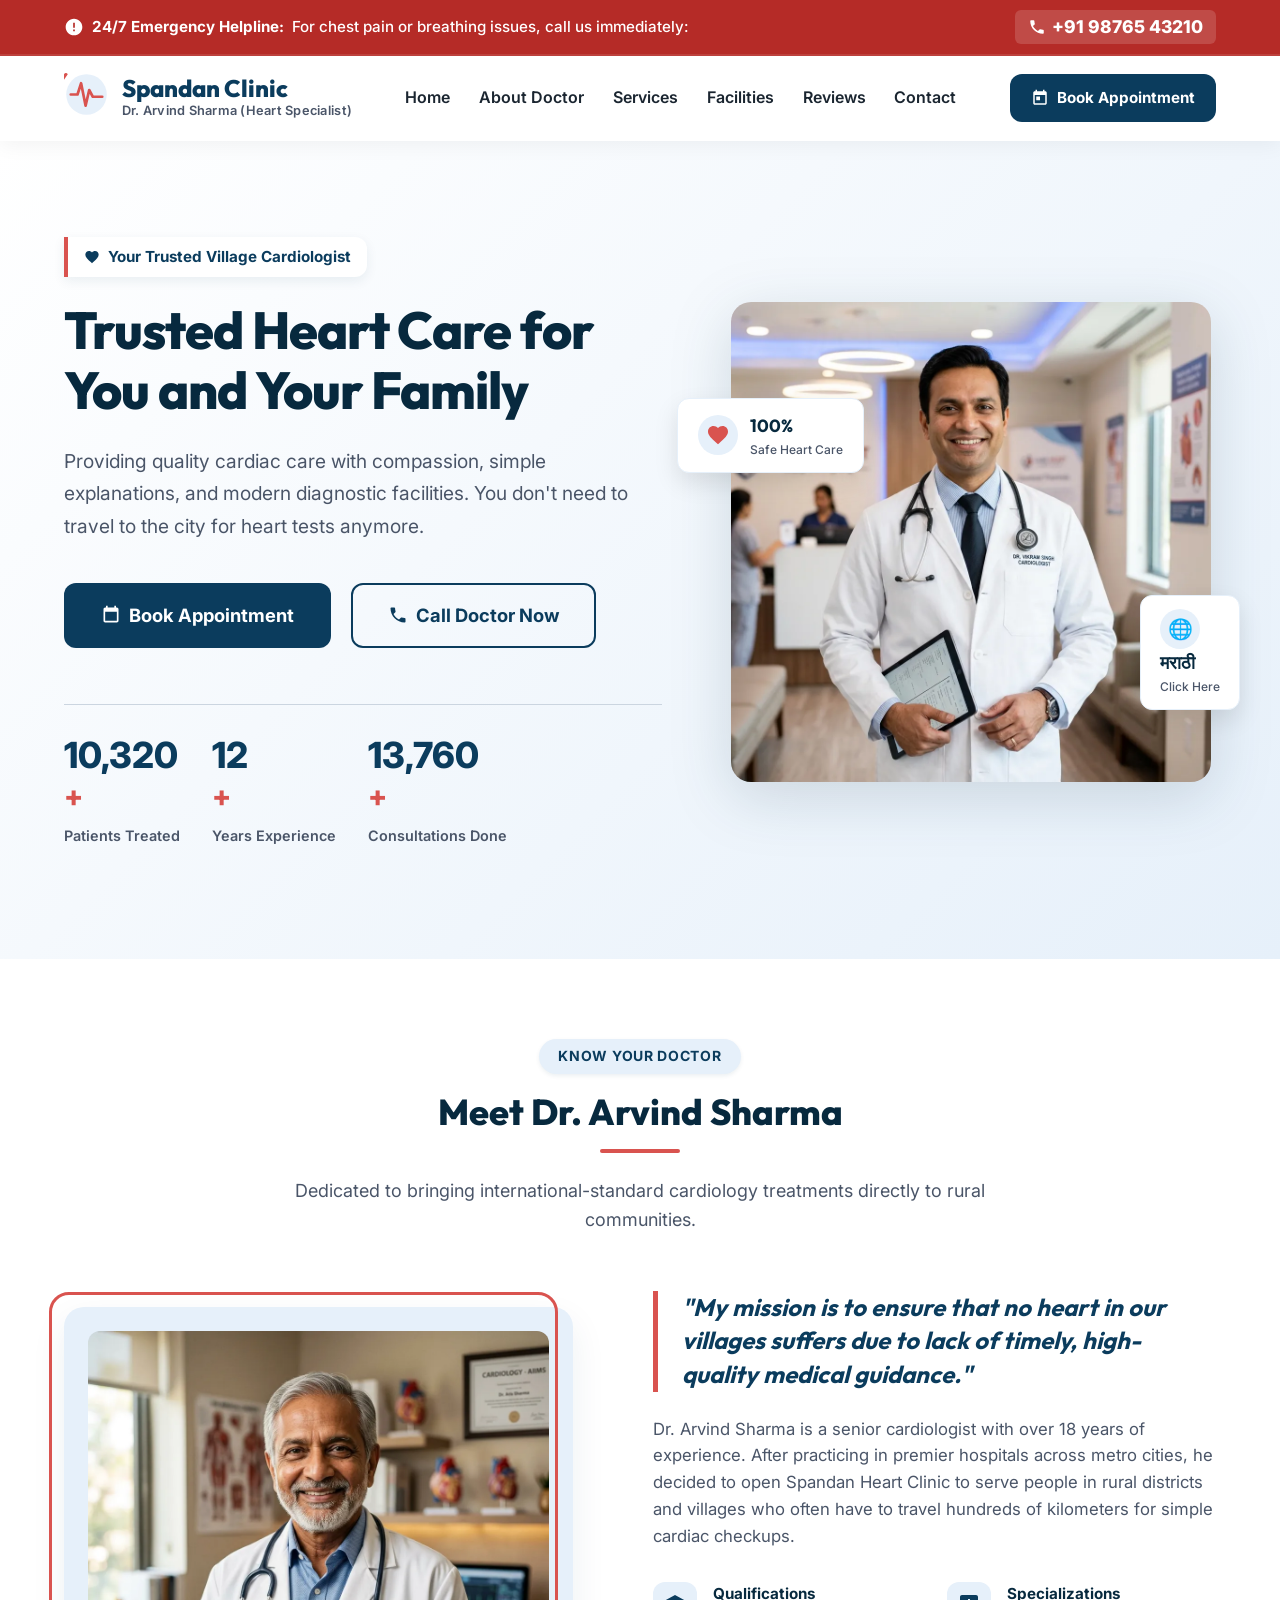
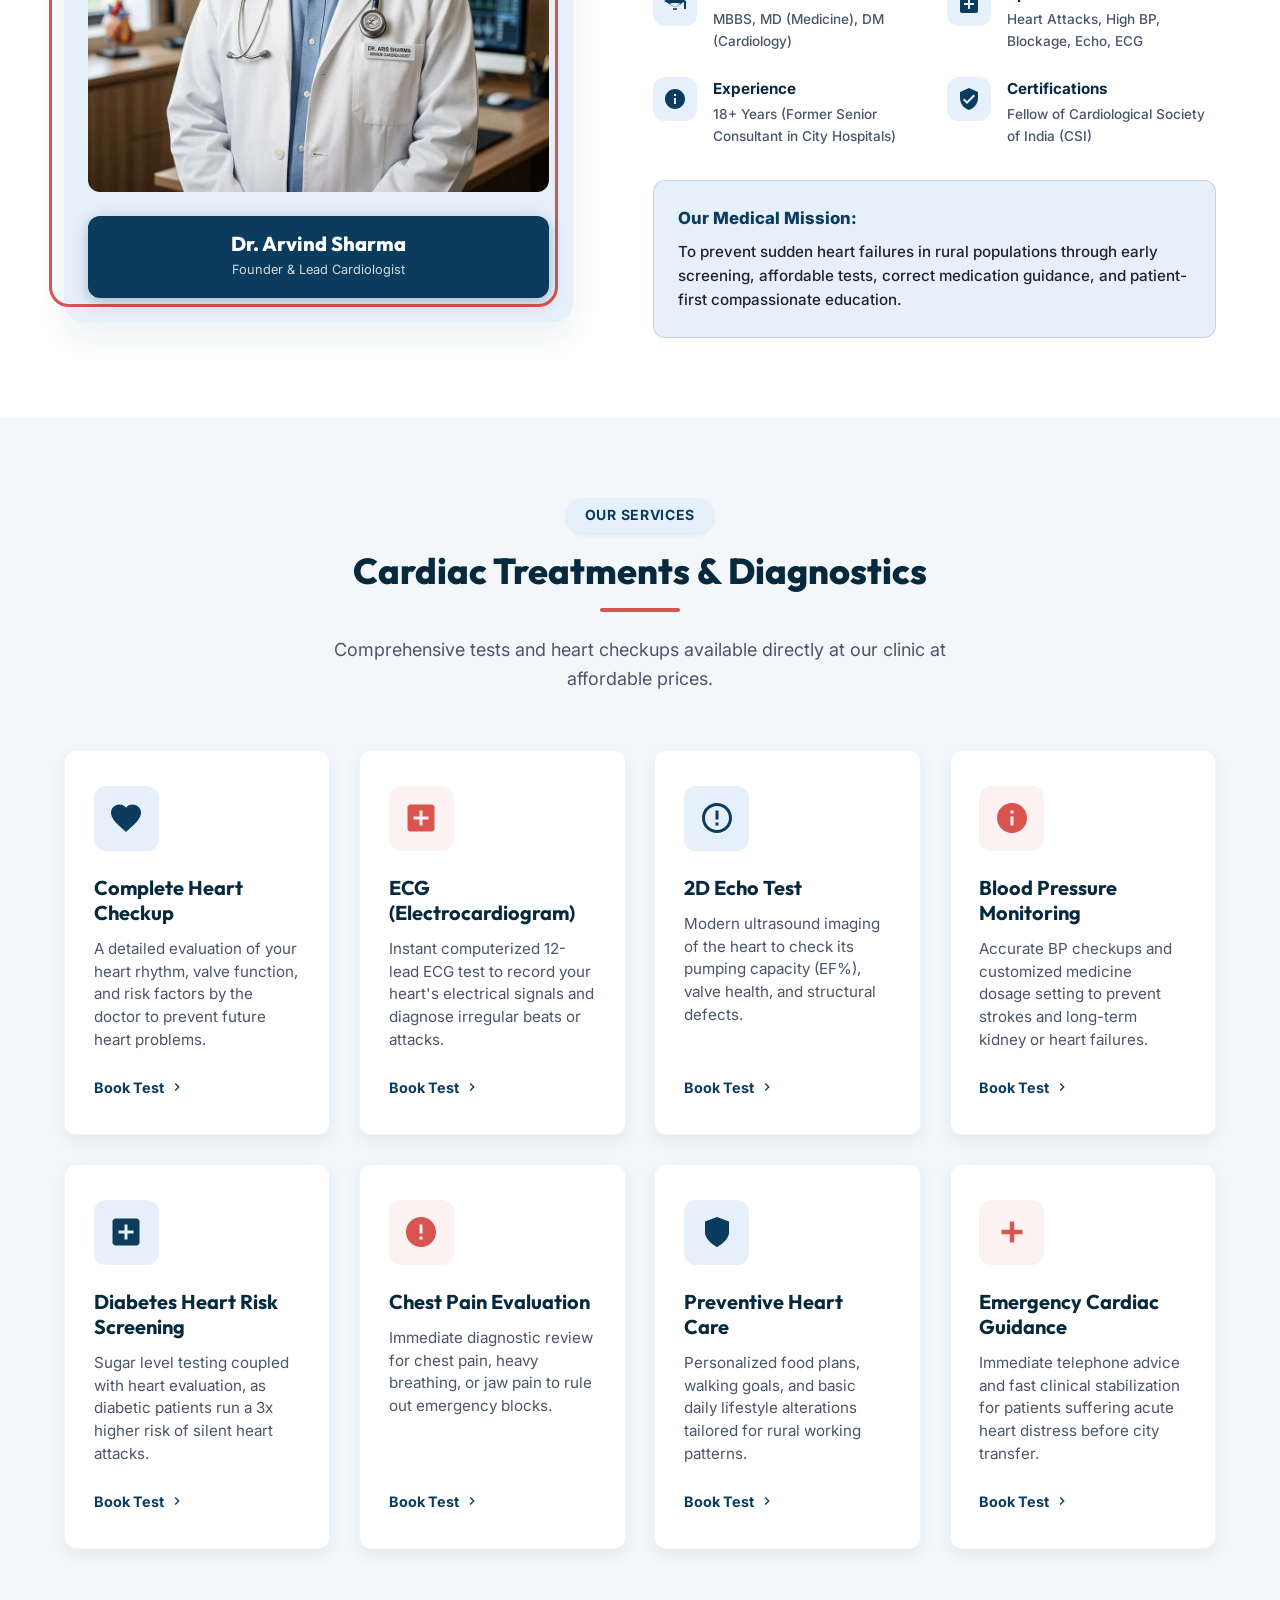
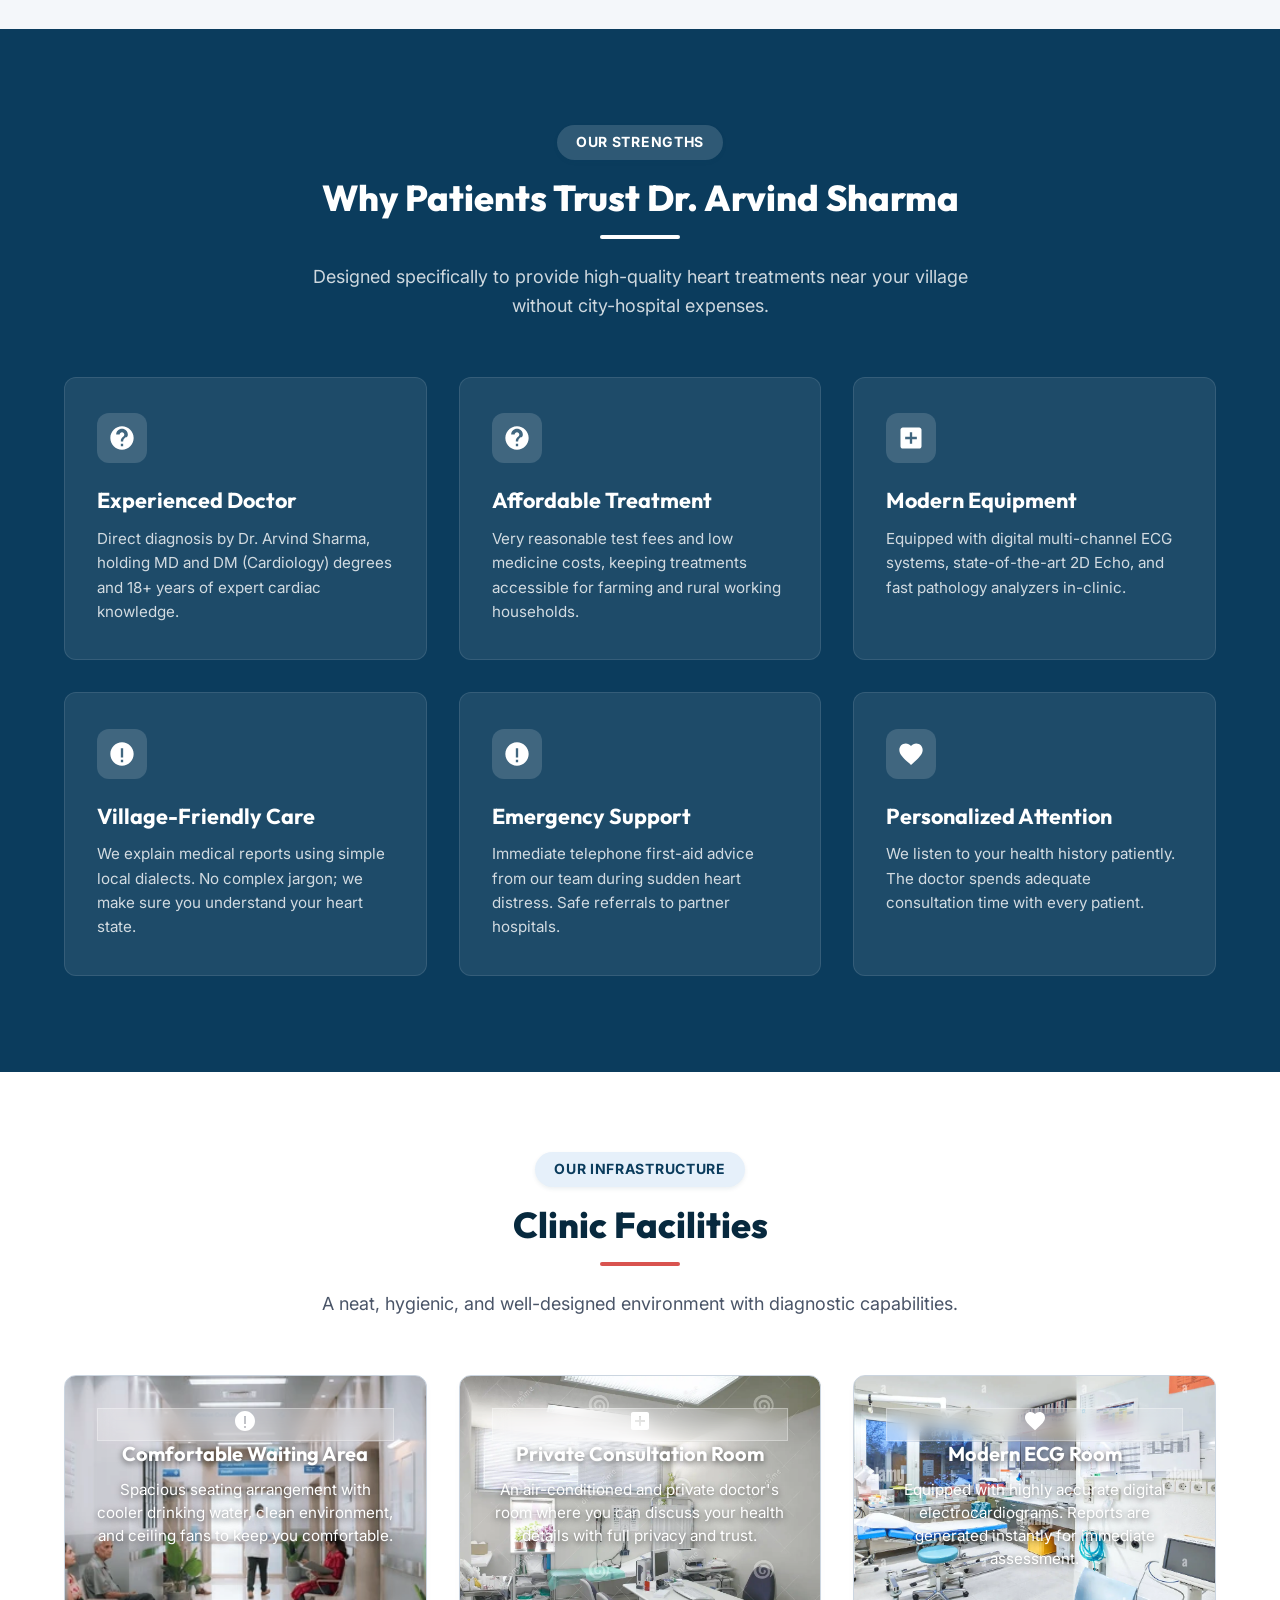
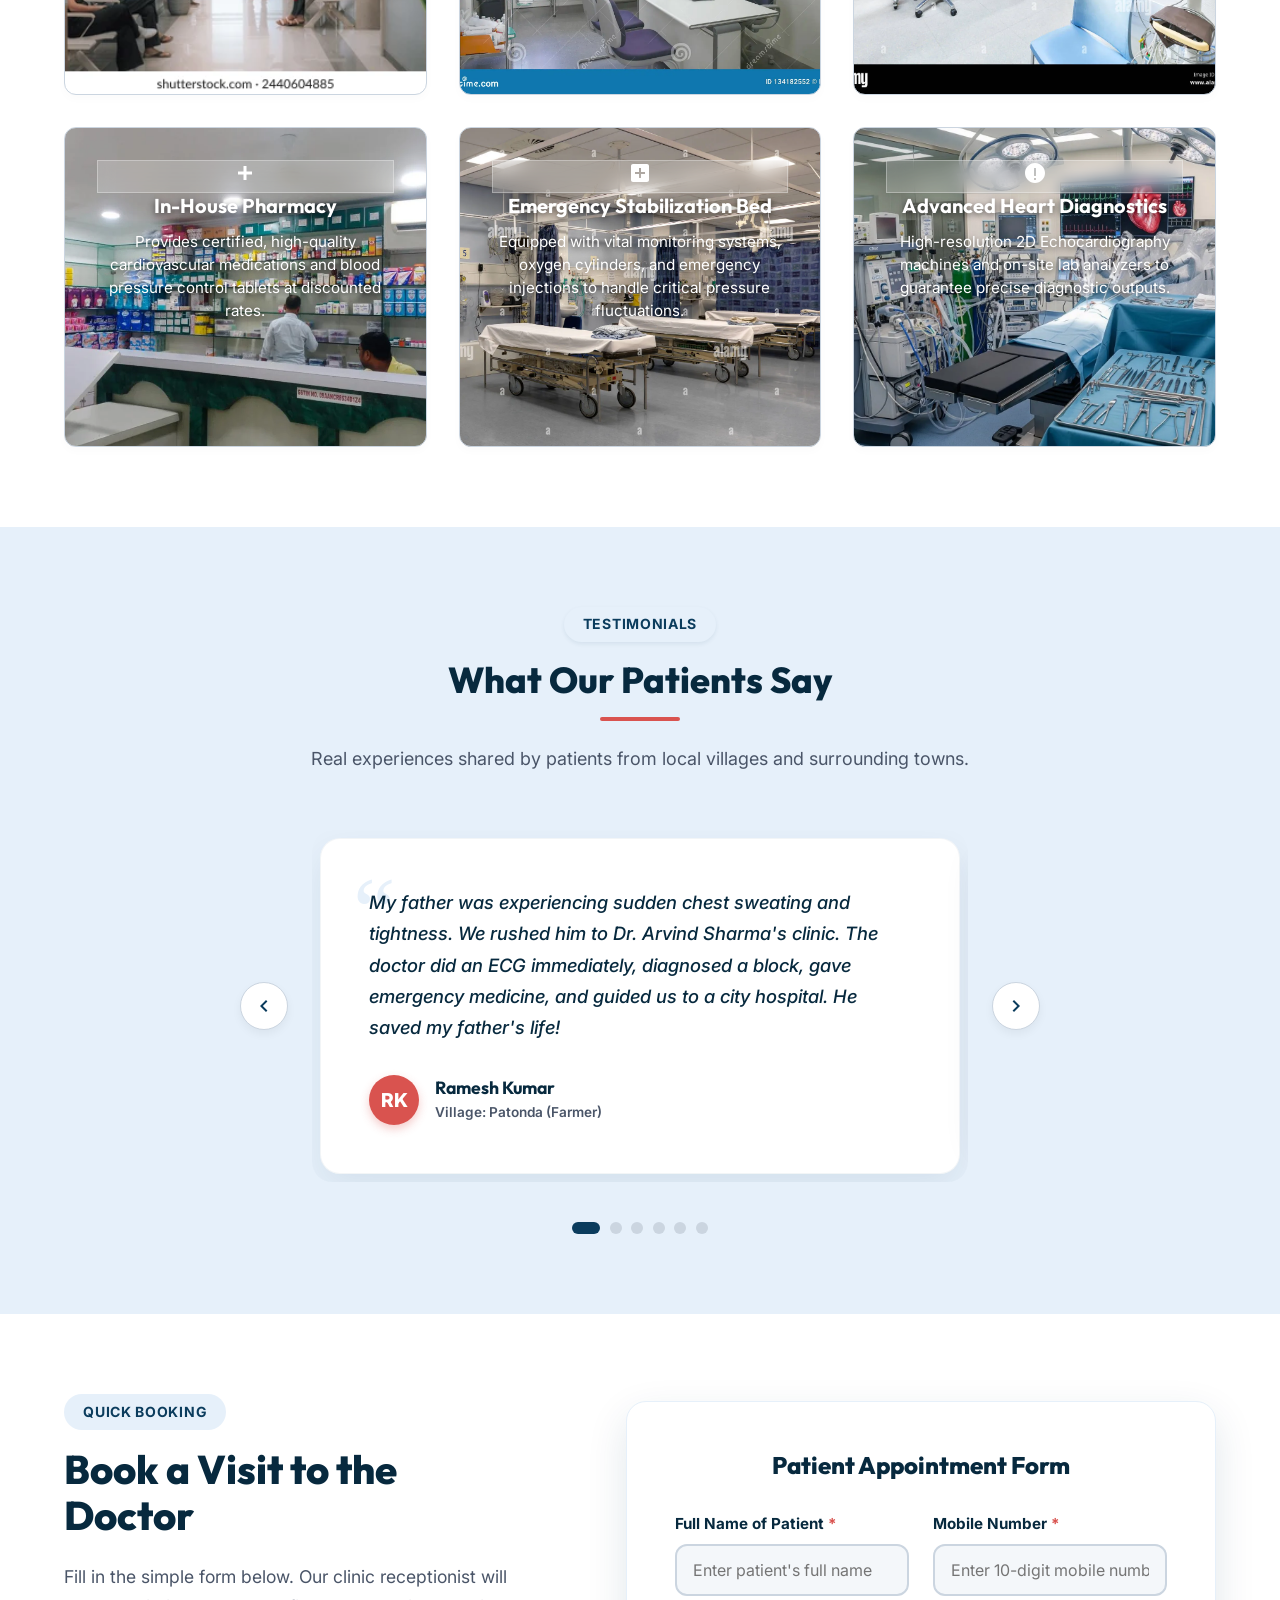
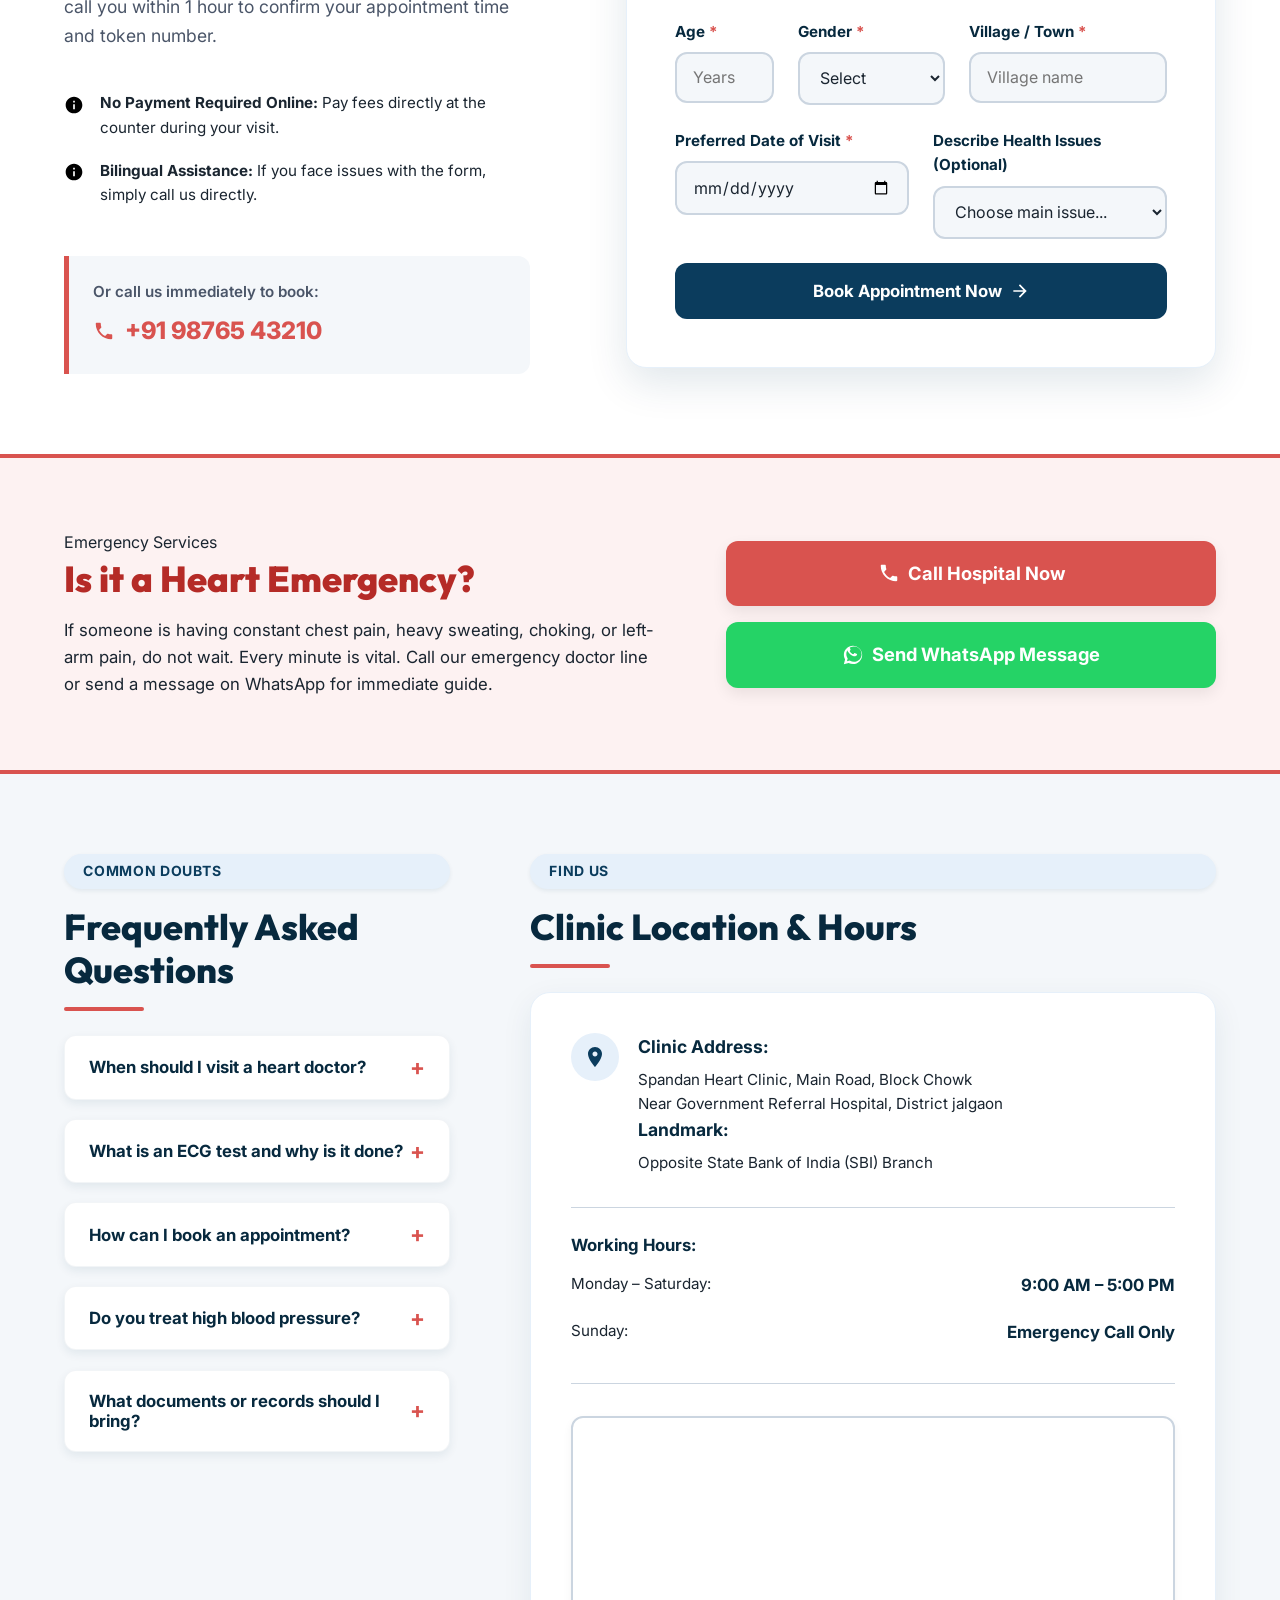
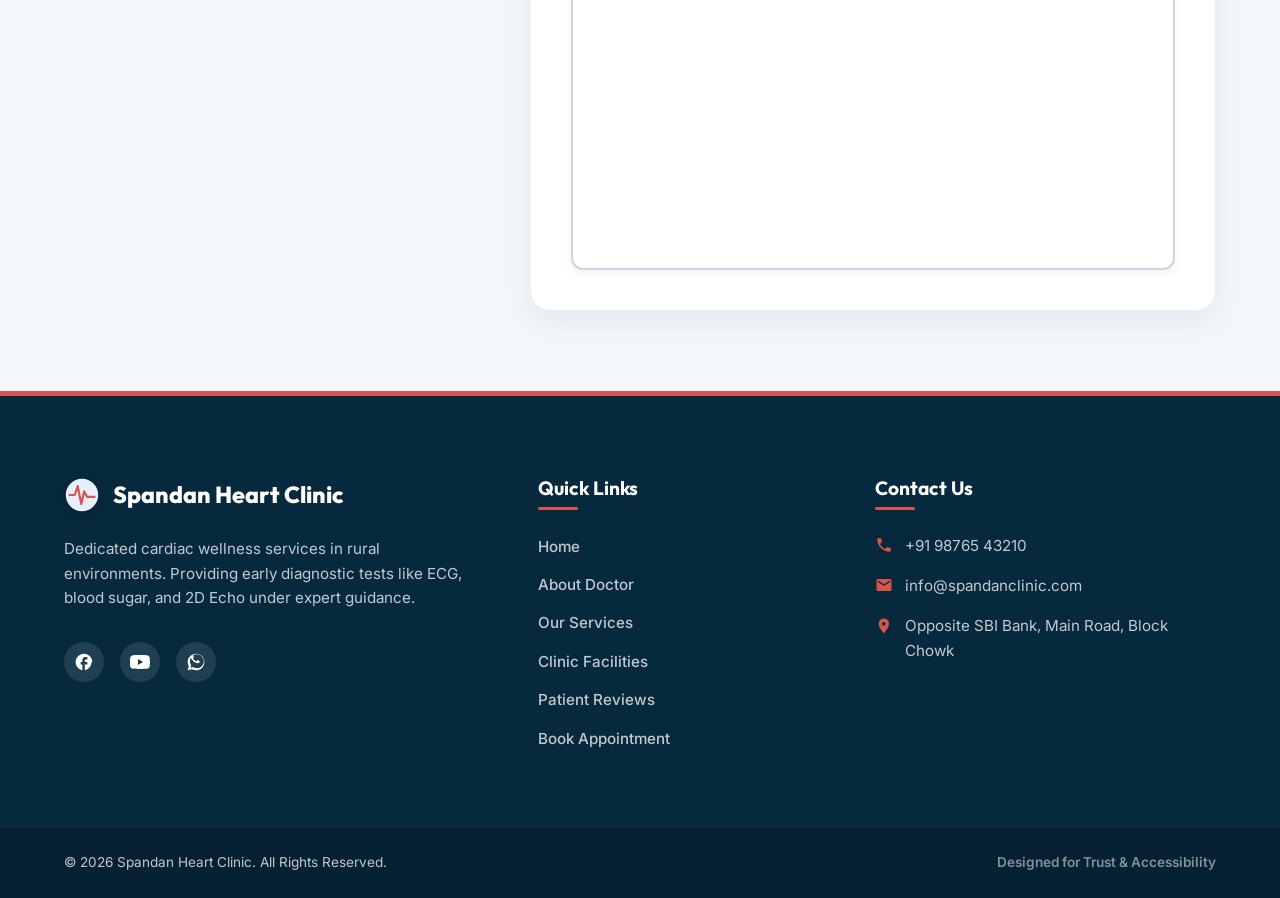
==== commit 00ee2e13: "Updade google location" ====
--- a/index.html
+++ b/index.html
@@ -971,7 +971,7 @@
                         <div class="map-wrapper">
                             <!-- Clean Stylized Map Placeholder representing an embedded Map -->
                             <iframe 
-                                src="https://www.google.com/maps/embed?pb=!1m18!1m12!1m3!1d115161.76449102431!2d85.0743603417937!3d25.61988899882265!2m3!1f0!2f0!3f0!3m2!1i1024!2i768!4f13.1!3m3!1m2!1s0x39ed585c33d69131%3A0xc4ebae95b055375d!2sPatna%2C%20Bihar!5e0!3m2!1sen!2sin!4v1700000000000!5m2!1sen!2sin" 
+                              src="https://www.google.com/maps/embed?pb=!1m18!1m12!1m3!1d3738.043131120828!2d75.00486307469961!3d20.46342160695675!2m3!1f0!2f0!3f0!3m2!1i1024!2i768!4f13.1!3m3!1m2!1s0x3bd9550c12d11303%3A0xbb7f7c00597dd44c!2sMSRTC%20Bus%20Stand%20Chalisgaon!5e0!3m2!1sen!2sin!4v1781933773739!5m2!1sen!2sin" width="600" height="450" style="border:0;" allowfullscreen="" loading="lazy" referrerpolicy="no-referrer-when-downgrade"
                                 width="100%" 
                                 height="220" 
                                 style="border:0;" 
